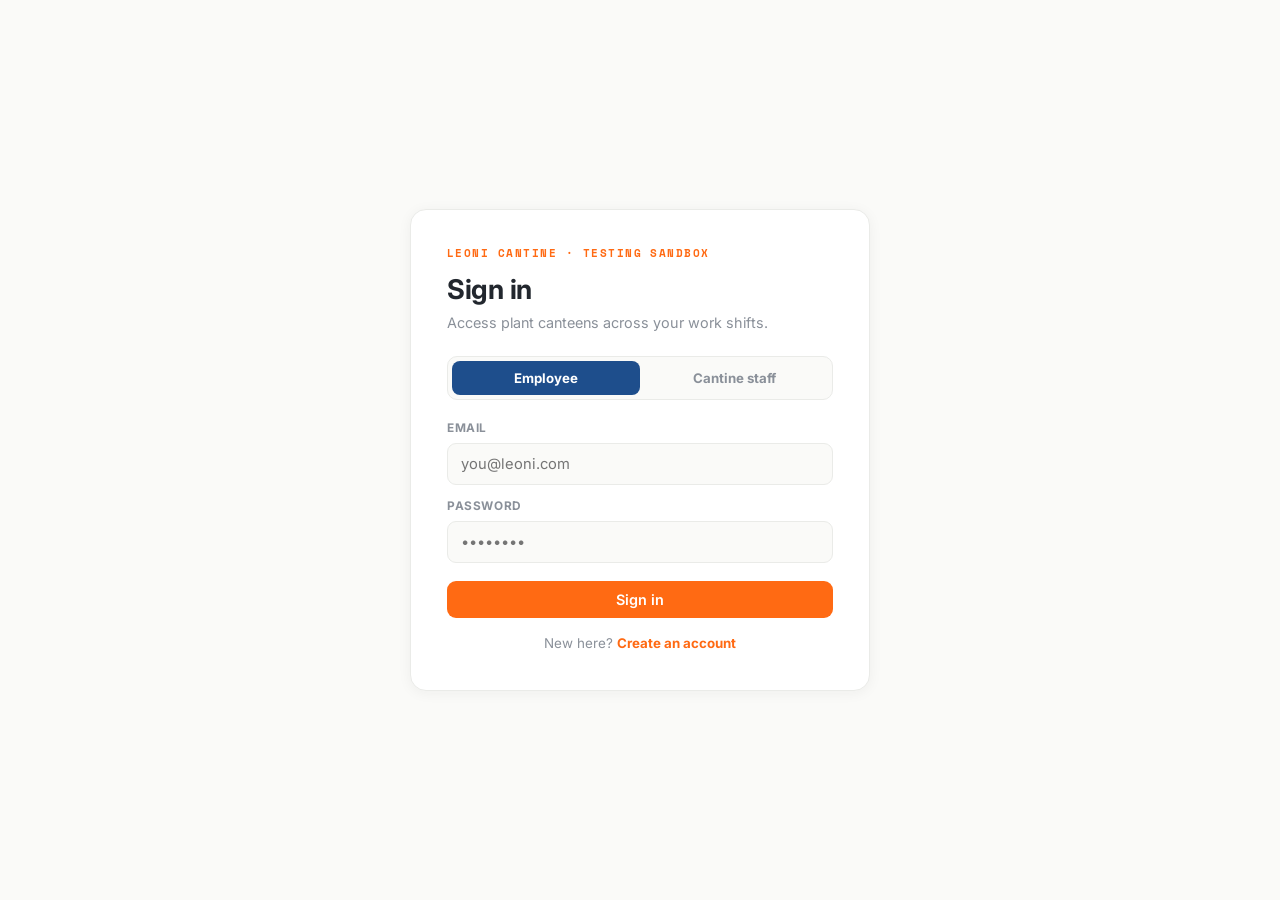
==== Cantine Leoni.html @ a5154589 "Add files via upload" ====
<!DOCTYPE html>
<html lang="en">
<head>
<meta charset="UTF-8">
<meta name="viewport" content="width=device-width, initial-scale=1.0">
<title>Leoni Cantine — Market Testing Hub</title>
<link rel="preconnect" href="https://fonts.googleapis.com">
<link href="https://fonts.googleapis.com/css2?family=Inter:wght@400;500;600;700;800&family=Space+Mono:wght@400;700&display=swap" rel="stylesheet">
<style>
  :root{
    --bg:#FAFAF8;
    --paper:#FFFFFF;
    --ink:#22272E;
    --muted:#8A9099;
    --line:#EAEBE8;
    --orange:#FF6A13;
    --orange-soft:#FFEDE0;
    --blue:#1E4E8C;
    --blue-soft:#E7EFF8;
    --green-soft:#E6F2E6;
    --green:#3F7D44;
    --radius:12px;
    --shadow: 0 2px 14px rgba(34,39,46,0.05);
  }
  *{box-sizing:border-box; margin:0; padding:0;}
  body{
    font-family:'Inter', sans-serif;
    background:var(--bg);
    color:var(--ink);
    min-height:100vh;
    -webkit-font-smoothing:antialiased;
    line-height:1.45;
  }
  h1,h2,h3,h4{font-weight:700; letter-spacing:-0.01em; color:var(--ink);}
  .mono{font-family:'Space Mono', monospace;}
  .hidden{display:none !important;}
  button{font-family:inherit; cursor:pointer;}
  a{color:inherit;}

  /* ---------- Top bar ---------- */
  .topbar{
    display:flex; align-items:center; justify-content:space-between;
    padding:16px 28px;
    background:var(--paper);
    border-bottom:1px solid var(--line);
    position:sticky; top:0; z-index:50;
  }
  .brand{
    display:flex; align-items:center; gap:8px;
    font-weight:800; font-size:1.15rem; letter-spacing:-0.01em;
  }
  .brand .dot{
    width:10px; height:10px; border-radius:50%;
    background: var(--orange);
    display:inline-block;
  }
  .brand .tag{
    font-family:'Space Mono', monospace; font-size:0.6rem; font-weight:700;
    color:var(--blue); border:1px solid var(--blue-soft); background:var(--blue-soft);
    padding:3px 7px; border-radius:6px; letter-spacing:0.06em; margin-left:4px;
  }
  .topbar-right{display:flex; align-items:center; gap:14px; font-size:0.88rem;}
  .topbar-right .who{color:var(--muted); font-size:0.82rem;}
  .btn{
    border:none; border-radius:9px; padding:10px 18px;
    font-weight:600; font-size:0.9rem;
    transition: transform .12s ease, box-shadow .12s ease, background .15s ease, border-color .15s ease;
    display: inline-flex; align-items: center; justify-content: center; gap: 6px;
  }
  .btn:active{transform:translateY(1px);}
  .btn-primary{background:var(--orange); color:#fff;}
  .btn-primary:hover{background:#E65E0E;}
  .btn-ghost{background:transparent; color:var(--ink); border:1px solid var(--line);}
  .btn-ghost:hover{border-color:var(--muted);}
  .btn-outline{background:var(--paper); color:var(--ink); border:1.5px solid var(--line);}
  .btn-outline:hover{border-color:var(--blue);}
  .btn-small{padding:6px 12px; font-size:0.8rem; border-radius:8px;}
  .btn-danger{background:#fff; color:#B23A2E; border:1.5px solid #F1D8D2;}
  .btn-danger:hover{background:#FBEAE6;}
  .btn:disabled{opacity:0.4; cursor:not-allowed;}

  /* ---------- Layout ---------- */
  .page{max-width:1180px; margin:0 auto; padding:28px 24px 80px;}
  .auth-page{
    min-height:100vh; display:flex; align-items:center; justify-content:center;
    background: var(--bg);
    padding:24px;
  }

  /* ---------- Loader Overlay ---------- */
  .app-loader{
    position: fixed; inset: 0; background: rgba(250,250,248,0.85);
    display: flex; flex-direction: column; align-items: center; justify-content: center;
    z-index: 2000; gap: 12px; font-size: 0.9rem; font-weight: 600; color: var(--blue);
  }
  .spinner {
    width: 32px; height: 32px; border: 3px solid var(--line);
    border-top-color: var(--blue); border-radius: 50%;
    animation: spin 0.8s linear infinite;
  }
  @keyframes spin { to { transform: rotate(360deg); } }

  /* ---------- Auth card ---------- */
  .auth-card{
    background:var(--paper); border-radius:16px; padding:36px;
    width:100%; max-width:460px;
    border:1px solid var(--line);
    box-shadow: var(--shadow);
  }
  .auth-header{margin-bottom:22px;}
  .auth-header .eyebrow{
    font-family:'Space Mono', monospace; font-size:0.66rem; letter-spacing:0.14em;
    text-transform:uppercase; color:var(--orange); font-weight:700; margin-bottom:8px;
  }
  .auth-header h1{font-size:1.7rem; margin-bottom:4px;}
  .auth-header p{color:var(--muted); font-size:0.9rem;}

  .role-toggle{
    display:flex; background:var(--bg); border-radius:10px; padding:4px;
    margin-bottom:20px; border:1px solid var(--line);
  }
  .role-toggle button{
    flex:1; border:none; background:transparent; padding:9px 8px;
    border-radius:8px; font-weight:700; font-size:0.83rem; color:var(--muted);
    transition: all .15s ease;
  }
  .role-toggle button.active{background:var(--blue); color:#fff;}

  .field{margin-bottom:13px;}
  .field label{
    display:block; font-size:0.74rem; font-weight:700; margin-bottom:6px;
    color:var(--muted); text-transform:uppercase; letter-spacing:0.05em;
  }
  .field input, .field select{
    width:100%; padding:11px 13px; border-radius:9px;
    border:1.5px solid var(--line); font-size:0.92rem;
    font-family:inherit; background:var(--bg); color:var(--ink);
    transition: border-color .15s ease;
  }
  .field input:focus, .field select:focus{outline:none; border-color:var(--blue); background:var(--paper);}
  .field-grid2{display:grid; grid-template-columns:1fr 1fr; gap:10px;}

  .auth-actions{margin-top:18px; display:flex; flex-direction:column; gap:10px;}
  .auth-switch{margin-top:16px; text-align:center; font-size:0.84rem; color:var(--muted);}
  .auth-switch button{background:none; border:none; color:var(--orange); font-weight:700; padding:0;}
  .auth-error{
    background:#FBEAE6; color:#B23A2E; padding:10px 14px; border-radius:8px;
    font-size:0.84rem; margin-bottom:12px;
  }

  /* ---------- Section headers ---------- */
  .section-head{
    display:flex; align-items:baseline; justify-content:space-between;
    margin-bottom:18px; gap:16px; flex-wrap:wrap;
  }
  .section-head h2{font-size:1.35rem;}
  .eyebrow-label{
    font-family:'Space Mono', monospace; font-size:0.66rem; letter-spacing:0.14em;
    text-transform:uppercase; color:var(--orange); font-weight:700; margin-bottom:4px;
  }

  /* ---------- Day tabs ---------- */
  .day-tabs{
    display:flex; gap:8px; overflow-x:auto; padding-bottom:4px; margin-bottom:20px;
    -ms-overflow-style:none; scrollbar-width:none;
  }
  .day-tabs::-webkit-scrollbar{display:none;}
  .day-tab{
    flex:0 0 auto; background:var(--paper); border:1.5px solid var(--line);
    border-radius:24px; padding:9px 16px; font-weight:600; font-size:0.83rem;
    color:var(--muted); transition:all .15s ease; white-space:nowrap;
  }
  .day-tab .d{display:block; font-size:0.64rem; font-family:'Space Mono',monospace; font-weight:400; letter-spacing:0.08em; text-transform:uppercase; opacity:0.7;}
  .day-tab.active{background:var(--blue); color:#fff; border-color:var(--blue);}
  .day-tab.past{opacity:0.35; cursor:not-allowed;}

  /* ---------- Layout Elements ---------- */
  .menu-layout{display:grid; grid-template-columns:1fr 360px; gap:24px; align-items:start;}
  @media (max-width:920px){ .menu-layout{grid-template-columns:1fr;} }

  .category-block{margin-bottom:28px;}
  .category-title{
    display:flex; align-items:center; gap:10px; margin-bottom:12px;
    font-size:0.95rem; font-weight:700; color:var(--ink);
  }
  .category-title .count{
    font-family:'Space Mono',monospace; font-size:0.7rem; color:var(--muted); font-weight:400;
  }
  .category-line{flex:1; height:1px; background:var(--line);}

  .item-grid{display:grid; grid-template-columns:repeat(auto-fill, minmax(240px,1fr)); gap:12px;}
  .item-card{
    background:var(--paper); border:1.5px solid var(--line); border-radius:var(--radius);
    padding:14px; display:flex; flex-direction:column; gap:6px;
    transition: border-color .15s ease;
  }
  .item-card:hover{border-color:#D9DCD6;}
  .item-card .top-row{display:flex; justify-content:space-between; align-items:flex-start; gap:8px;}
  .item-card h4{font-size:0.95rem; line-height:1.25; font-weight:600;}
  .item-card .desc{font-size:0.8rem; color:var(--muted); line-height:1.4; flex:1;}
  .item-card .price{font-family:'Space Mono', monospace; font-weight:700; color:var(--blue); font-size:0.9rem;}
  .badge{
    font-family:'Space Mono', monospace; font-size:0.6rem; font-weight:700;
    text-transform:uppercase; letter-spacing:0.07em; padding:3px 7px; border-radius:6px;
    white-space:nowrap;
  }
  .badge.offer{background:var(--orange-soft); color:var(--orange);}
  .badge.out{background:var(--line); color:var(--muted);}
  .item-card .bottom-row{display:flex; justify-content:space-between; align-items:center; margin-top:auto;}
  .qty-control{display:flex; align-items:center; gap:8px;}
  .qty-control button{
    width:28px; height:28px; border-radius:7px; border:1.5px solid var(--line);
    background:var(--bg); font-size:1rem; font-weight:700; line-height:1; color:var(--ink);
    display:flex; align-items:center; justify-content:center;
  }
  .qty-control button:hover{border-color:var(--blue);}
  .qty-control .qty{min-width:16px; text-align:center; font-weight:700; font-family:'Space Mono',monospace; font-size:0.85rem;}
  .add-btn{
    background:var(--blue); color:#fff; border:none; border-radius:7px;
    padding:7px 13px; font-weight:600; font-size:0.78rem;
  }
  .add-btn:hover{background:#173e6e;}

  /* ---------- Cart / ticket ---------- */
  .ticket{
    background:var(--paper); border-radius:var(--radius); border:1.5px solid var(--line);
    padding:20px; position:sticky; top:90px;
  }
  .ticket h3{font-size:1rem; margin-bottom:2px;}
  .ticket .ticket-sub{font-size:0.78rem; color:var(--muted); margin-bottom:14px;}
  .cart-line{
    display:flex; justify-content:space-between; gap:10px; font-size:0.86rem; margin-bottom:10px;
    align-items:flex-start;
  }
  .cart-line .name{flex:1;}
  .cart-line .name small{display:block; color:var(--muted); font-size:0.72rem;}
  .cart-line .amt{font-family:'Space Mono',monospace; font-weight:700; white-space:nowrap; text-align:right;}
  .cart-empty{font-size:0.84rem; color:var(--muted); padding:8px 0;}
  .cart-divider{border-top:1px solid var(--line); margin:14px 0;}
  .cart-row{display:flex; justify-content:space-between; font-size:0.86rem; margin-bottom:6px; color:var(--muted);}
  .cart-total{
    display:flex; justify-content:space-between; font-weight:800; font-size:1.05rem;
    padding-top:10px; font-family:'Space Mono',monospace;
  }
  .remove-x{background:none; border:none; color:var(--orange); font-size:0.72rem; font-weight:700; padding:0 0 0 8px;}

  .pickup-box{margin-top:16px;}
  .pickup-box label{display:block; font-size:0.74rem; font-weight:700; margin-bottom:6px; color:var(--muted); text-transform:uppercase; letter-spacing:0.05em;}
  .pickup-row{display:flex; flex-direction:column; gap:8px;}
  .pickup-row select{width:100%; padding:10px; border-radius:9px; border:1.5px solid var(--line); background:var(--bg); font-family:inherit; color:var(--ink);}
  .deadline-note{font-size:0.76rem; color:var(--muted); margin-top:8px; font-weight:500;}
  .deadline-note.warn{color:var(--orange);}

  .delivery-toggle{
    margin-top:14px; display:flex; align-items:center; justify-content:space-between;
    padding:10px 12px; border:1.5px solid var(--line); border-radius:9px; background:var(--bg);
  }
  .delivery-toggle label{font-size:0.85rem; font-weight:600; cursor:pointer;}
  .delivery-toggle .fee{font-size:0.76rem; color:var(--muted); font-family:'Space Mono',monospace;}
  .switch{position:relative; width:38px; height:22px; flex-shrink:0;}
  .switch input{opacity:0; width:0; height:0;}
  .switch .slider{position:absolute; cursor:pointer; inset:0; background:var(--line); border-radius:22px; transition:.2s;}
  .switch .slider::before{content:""; position:absolute; height:16px; width:16px; left:3px; bottom:3px; background:#fff; border-radius:50%; transition:.2s;}
  .switch input:checked + .slider{background:var(--blue);}
  .switch input:checked + .slider::before{transform:translateX(16px);}
  .office-field{margin-top:10px;}
  .office-field input{width:100%; padding:10px 12px; border-radius:9px; border:1.5px solid var(--line); background:var(--bg); font-family:inherit; font-size:0.86rem; color:var(--ink);}

  /* ---------- Tables ---------- */
  .table-wrap{background:var(--paper); border-radius:var(--radius); border:1.5px solid var(--line); overflow:hidden;}
  table{width:100%; border-collapse:collapse; font-size:0.86rem;}
  th, td{padding:11px 16px; text-align:left; border-bottom:1px solid var(--line);}
  th{font-family:'Space Mono',monospace; font-size:0.66rem; text-transform:uppercase; letter-spacing:0.08em; color:var(--muted); font-weight:700; background:var(--bg);}
  tr:last-child td{border-bottom:none;}
  .status-pill{
    font-family:'Space Mono',monospace; font-size:0.64rem; font-weight:700; text-transform:uppercase;
    letter-spacing:0.06em; padding:4px 9px; border-radius:20px; display:inline-block;
  }
  .status-pending{background:var(--orange-soft); color:var(--orange);}
  .status-confirmed{background:var(--blue-soft); color:var(--blue);}
  .status-ready{background:var(--green-soft); color:var(--green);}
  .status-completed{background:var(--line); color:var(--muted);}
  .status-cancelled{background:#F6D8D2; color:#a33;}

  /* ---------- Panels ---------- */
  .panel{background:var(--paper); border-radius:var(--radius); border:1.5px solid var(--line); padding:22px; margin-bottom:22px;}
  .grid-2{display:grid; grid-template-columns:1fr 1fr; gap:14px;}
  @media (max-width:600px){ .grid-2{grid-template-columns:1fr;} }
  .form-row{margin-bottom:12px;}
  .form-row label{display:block; font-size:0.74rem; font-weight:700; margin-bottom:6px; color:var(--muted); text-transform:uppercase; letter-spacing:0.05em;}
  .form-row input, .form-row select, .form-row textarea{width:100%; padding:10px 12px; border-radius:9px; border:1.5px solid var(--line); font-family:inherit; font-size:0.88rem; background:var(--bg); color:var(--ink);}
  .form-row textarea{resize:vertical; min-height:56px;}
  .checkbox-row{display:flex; align-items:center; gap:8px; margin-bottom:12px;}

  .menu-item-row{display:flex; align-items:center; gap:12px; padding:12px 0; border-bottom:1px solid var(--line);}
  .menu-item-row:last-child{border-bottom:none;}
  .menu-item-row .mi-info{flex:1;}
  .menu-item-row .mi-info h4{font-size:0.92rem; margin-bottom:2px; font-weight:600;}
  .menu-item-row .mi-info p{font-size:0.78rem; color:var(--muted);}
  .menu-item-row .mi-price{font-family:'Space Mono',monospace; font-weight:700; min-width:60px; text-align:right; font-size:0.88rem;}
  .empty-state{text-align:center; padding:46px 20px; color:var(--muted);}
  .empty-state h3{color:var(--ink); margin-bottom:8px; font-size:1.05rem;}

  .toast{
    position:fixed; bottom:24px; right:24px; background:var(--ink); color:#fff;
    padding:14px 22px; border-radius:10px; font-size:0.88rem; font-weight:600;
    box-shadow:0 8px 24px rgba(0,0,0,0.15); z-index:200;
    opacity:0; transform:translateY(12px); transition:all .25s ease; pointer-events:none;
  }
  .toast.show{opacity:1; transform:translateY(0);}

  .modal-overlay{position:fixed; inset:0; background:rgba(34,39,46,0.4); display:flex; align-items:center; justify-content:center; z-index:300; padding:20px;}
  .modal{background:var(--paper); border-radius:14px; padding:26px; max-width:480px; width:100%; max-height:88vh; overflow-y:auto; border:1px solid var(--line);}
  .modal h3{margin-bottom:16px;}
  .modal-actions{display:flex; gap:10px; justify-content:flex-end; margin-top:18px;}

  .pay-card{border:1.5px solid var(--line); border-radius:10px; padding:14px; margin-bottom:10px; display:flex; align-items:center; gap:12px; cursor:pointer;}
  .pay-card.selected{border-color:var(--blue); background:var(--blue-soft);}
  .pay-card .pay-icon{width:36px; height:36px; border-radius:8px; background:var(--bg); display:flex; align-items:center; justify-content:center; font-size:1.05rem;}
  .pay-card.selected .pay-icon{background:var(--blue); color:#fff;}
  .small-muted{font-size:0.8rem; color:var(--muted); line-height:1.5;}

  .top-link{background:none; border:none; color:var(--muted); font-weight:600; font-size:0.88rem; border-bottom:2px solid transparent; padding:4px 0; margin-right:12px;}
  .top-link.active{color:var(--ink); border-bottom-color:var(--orange);}

  .order-number-box{text-align:center; padding:28px 20px; background:var(--blue-soft); border-radius:12px; margin-bottom:18px;}
  .order-number-box .lbl{font-size:0.72rem; text-transform:uppercase; letter-spacing:0.12em; color:var(--blue); font-weight:700; margin-bottom:8px;}
  .order-number-box .num{font-family:'Space Mono',monospace; font-size:2.1rem; font-weight:700; color:var(--blue); letter-spacing:0.05em;}
  .order-num-pill{font-family:'Space Mono',monospace; font-weight:700; font-size:0.8rem; color:var(--blue); background:var(--blue-soft); padding:2px 8px; border-radius:6px;}
</style>
</head>
<body>

<div id="appLoader" class="app-loader hidden">
  <div class="spinner"></div>
  <div id="loaderText">Synchronizing Database...</div>
</div>

<div id="authPage" class="auth-page">
  <div class="auth-card">
    <div class="auth-header">
      <div class="eyebrow">Leoni Cantine · Testing Sandbox</div>
      <h1 id="authTitle">Sign in</h1>
      <p id="authSubtitle">Access plant canteens across your work shifts.</p>
    </div>

    <div class="role-toggle">
      <button id="roleEmployeeBtn" class="active" onclick="setAuthRole('employee')">Employee</button>
      <button id="roleCantineBtn" onclick="setAuthRole('cantine')">Cantine staff</button>
    </div>

    <div id="authError" class="auth-error hidden"></div>

    <div id="loginFields">
      <div class="field">
        <label>Email</label>
        <input type="email" id="loginEmail" placeholder="you@leoni.com">
      </div>
      <div class="field">
        <label>Password</label>
        <input type="password" id="loginPassword" placeholder="••••••••">
      </div>
    </div>

    <div id="signupFields" class="hidden">
      <div class="field-grid2">
        <div class="field">
          <label>First name</label>
          <input type="text" id="signupFirstName" placeholder="Ameur">
        </div>
        <div class="field">
          <label>Last name</label>
          <input type="text" id="signupLastName" placeholder="Ben Salah">
        </div>
      </div>
      <div class="field">
        <label>Email</label>
        <input type="email" id="signupEmail" placeholder="you@leoni.com">
      </div>
      <div class="field">
        <label>Password</label>
        <input type="password" id="signupPassword" placeholder="Choose password">
      </div>

      <div id="employeeSignupFields">
        <div class="field-grid2">
          <div class="field">
            <label>Leoni ID</label>
            <input type="text" id="signupLeoniId" placeholder="104523">
          </div>
          <div class="field">
            <label>Position</label>
            <input type="text" id="signupPosition" placeholder="Automation Engineer">
          </div>
        </div>
        <div class="field">
          <label>Plant Workspace</label>
          <select id="signupPlant" onchange="onSignupPlantChange()"></select>
        </div>
        <div class="field">
          <label>Assigned Default Canteen</label>
          <select id="signupEmployeeCanteen"></select>
        </div>
        <div class="field">
          <label>Office / workshop location</label>
          <input type="text" id="signupOffice" placeholder="Building A, Office 214">
        </div>
      </div>

      <div class="field hidden" id="signupCantineField">
        <label>Cantine you manage</label>
        <select id="signupCantine"></select>
      </div>
    </div>

    <div class="auth-actions">
      <button class="btn btn-primary" id="authSubmitBtn" onclick="handleAuthSubmit()">Sign in</button>
    </div>

    <div class="auth-switch">
      <span id="authSwitchText">New here?</span>
      <button id="authSwitchBtn" onclick="toggleAuthMode()">Create an account</button>
    </div>
  </div>
</div>

<div id="employeeApp" class="hidden">
  <div class="topbar">
    <div class="brand"><span class="dot"></span>Leoni Cantine <span class="tag">EMPLOYEE</span></div>
    <div class="topbar-right">
      <button class="top-link active" data-emp-view="menu" onclick="switchEmployeeView('menu')">Counter</button>
      <button class="top-link" data-emp-view="orders" onclick="switchEmployeeView('orders')">My Orders</button>
      <span class="who" id="empWho"></span>
      <button class="btn btn-ghost btn-small" onclick="logout()">Sign out</button>
    </div>
  </div>

  <div class="page">
    <div id="empMenuView">
      <div class="section-head">
        <div>
          <div class="eyebrow-label" id="empPlantLabel"></div>
          <h2>Today's Counter Lines</h2>
        </div>
        <div style="display: flex; align-items: center; gap: 8px;">
          <label style="font-size: 0.8rem; font-weight: 700; color: var(--muted); text-transform: uppercase;">Dining Hall:</label>
          <select id="empCanteenSelect" onchange="onEmpCanteenChange()" style="padding: 6px 12px; border-radius: 8px; border: 1.5px solid var(--line); font-size: 0.85rem; font-weight: 600; background: var(--paper); color: var(--ink);"></select>
        </div>
      </div>

      <div class="day-tabs" id="empDayTabs"></div>

      <div class="menu-layout">
        <div id="empCategories"></div>
        <div>
          <div class="ticket">
            <h3>Your Meal Tray</h3>
            <div class="ticket-sub" id="ticketDayLabel"></div>
            <div id="cartLines"></div>

            <div class="cart-divider"></div>
            <div class="cart-row" id="cartSubtotalRow"><span>Subtotal</span><span class="mono">0.00 DT</span></div>
            <div class="cart-row hidden" id="cartDeliveryRow"><span>Office Delivery</span><span class="mono">+2.00 DT</span></div>
            <div class="cart-total"><span>Total</span><span id="cartTotal">0.00 DT</span></div>

            <div class="pickup-box">
              <label>Scheduling Logistics</label>
              <div class="pickup-row">
                <select id="pickupDaySelect" onchange="onPickupDateChange()"></select>
                <select id="pickupTimeSelect" onchange="renderCart()"></select>
              </div>
              <div class="deadline-note" id="deadlineNote"></div>
            </div>

            <div class="delivery-toggle">
              <div>
                <label for="deliveryToggle">Deliver directly to my office</label>
                <div class="fee">+2.00 DT logistics fee</div>
              </div>
              <div class="switch">
                <input type="checkbox" id="deliveryToggle" onchange="onDeliveryToggle()">
                <span class="slider"></span>
              </div>
            </div>
            <div class="office-field hidden" id="officeFieldWrap">
              <input type="text" id="officeOverride" placeholder="Confirm floor/office location text">
            </div>

            <div style="margin-top:16px;">
              <button class="btn btn-primary" style="width:100%;" id="checkoutBtn" onclick="openCheckout()">Checkout &amp; Pay</button>
            </div>
          </div>
        </div>
      </div>
    </div>

    <div id="empOrdersView" class="hidden">
      <div class="section-head">
        <div>
          <div class="eyebrow-label">Order History Log</div>
          <h2>My Real-time Orders</h2>
        </div>
      </div>
      <div id="empOrdersList"></div>
    </div>
  </div>
</div>

<div id="cantineApp" class="hidden">
  <div class="topbar">
    <div class="brand"><span class="dot"></span>Leoni Cantine <span class="tag">KITCHEN</span></div>
    <div class="topbar-right">
      <button class="top-link active" data-can-view="menu" onclick="switchCantineView('menu')">Manage Stock</button>
      <button class="top-link" data-can-view="orders" onclick="switchCantineView('orders')">Live Queue</button>
      <span class="who" id="canWho"></span>
      <button class="btn btn-ghost btn-small" onclick="logout()">Sign out</button>
    </div>
  </div>

  <div class="page">
    <div id="canMenuView">
      <div class="section-head">
        <div>
          <div class="eyebrow-label" id="canPlantLabel"></div>
          <h2>Counter Control Dashboard</h2>
        </div>
        <button class="btn btn-primary btn-small" onclick="openItemModal()">+ Stock New Item</button>
      </div>

      <div class="day-tabs" id="canDayTabs"></div>

      <div class="panel">
        <div id="canMenuList"></div>
      </div>
    </div>

    <div id="canOrdersView" class="hidden">
      <div class="section-head">
        <div>
          <div class="eyebrow-label">Live Spreadsheet Flow</div>
          <h2>Production Queue Intake</h2>
        </div>
      </div>
      <div class="table-wrap">
        <table>
          <thead>
            <tr><th>Order #</th><th>Employee</th><th>Day</th><th>Fulfillment target</th><th>Items Lineup</th><th>Delivery</th><th>Total Billing</th><th>Status</th><th>Actions Engine</th></tr>
          </thead>
          <tbody id="canOrdersBody"></tbody>
        </table>
      </div>
    </div>
  </div>
</div>

<div id="checkoutModal" class="modal-overlay hidden">
  <div class="modal">
    <h3>Secure Portal Gateway</h3>
    <div id="checkoutSummary" class="small-muted" style="margin-bottom:14px;"></div>
    
    <label style="font-size:0.74rem; font-weight:700; color:var(--muted); text-transform:uppercase; margin-bottom:8px; display:block;">Payment Gateway</label>
    <div class="pay-card selected" data-pay="card" onclick="selectPayMethod(this)">
      <div class="pay-icon">💳</div>
      <div><strong>Corporate/Personal Cards</strong><div class="small-muted">Visa, Mastercard, e-Dinar corporate channels</div></div>
    </div>
    <div class="pay-card" data-pay="wallet" onclick="selectPayMethod(this)">
      <div class="pay-icon">📱</div>
      <div><strong>Mobile API Rails</strong><div class="small-muted">D17 Sandbox, Flouci Network</div></div>
    </div>

    <div id="cardFields" style="margin-top:14px;">
      <div class="form-row"><label>Card Primary Account Number</label><input type="text" placeholder="4242 4242 4242 4242"></div>
      <div class="grid-2">
        <div class="form-row"><label>Expiry</label><input type="text" placeholder="MM/YY"></div>
        <div class="form-row"><label>CVC Security</label><input type="text" placeholder="123"></div>
      </div>
    </div>
    <div class="modal-actions">
      <button class="btn btn-outline" onclick="closeModal('checkoutModal')">Abort</button>
      <button class="btn btn-primary" onclick="confirmPayment()" id="payButton">Execute Billing &amp; Submit</button>
    </div>
  </div>
</div>

<div id="confirmModal" class="modal-overlay hidden">
  <div class="modal">
    <h3>Transaction Verified &amp; Saved</h3>
    <div class="order-number-box">
      <div class="lbl">Production Queue Token</div>
      <div class="num" id="confirmOrderNumber"></div>
      <div class="hint">This exact row is dropped straight into the kitchen monitoring spreadsheet line tracking sheets.</div>
    </div>
    <div id="confirmSummary" class="small-muted"></div>
    <div class="modal-actions">
      <button class="btn btn-primary" onclick="closeModal('confirmModal')">Return to Workspace</button>
    </div>
  </div>
</div>

<div id="itemModal" class="modal-overlay hidden">
  <div class="modal">
    <h3 id="itemModalTitle">Stock Control Sheet Row</h3>
    <input type="hidden" id="itemEditId">
    <div class="form-row">
      <label>Operational Weekday Index</label>
      <select id="itemDay"></select>
    </div>
    <div class="form-row">
      <label>Product Title Name</label>
      <input type="text" id="itemName" placeholder="e.g., Artisanal Gelato Cup">
    </div>
    <div class="form-row">
      <label>Menu Descriptor Text</label>
      <textarea id="itemDesc" placeholder="e.g., Boutique line item details..."></textarea>
    </div>
    <div class="grid-2">
      <div class="form-row">
        <label>Unit Valuation Price (DT)</label>
        <input type="number" id="itemPrice" min="0" step="0.1">
      </div>
      <div class="form-row">
        <label>Category Sorting Group</label>
        <select id="itemCategory">
          <option value="main">Main plates</option>
          <option value="salad">Salads &amp; soups</option>
          <option value="drink">Drinks &amp; water</option>
          <option value="snack">Snacks &amp; biscuits</option>
          <option value="coffee">Coffee &amp; hot drinks</option>
          <option value="dessert">Desserts / Boutique Lines</option>
        </select>
      </div>
    </div>
    <div class="checkbox-row">
      <input type="checkbox" id="itemOffer">
      <label for="itemOffer" style="font-weight:600; font-size:0.85rem;">Inject as Daily Boutique Special Offer</label>
    </div>
    <div class="checkbox-row">
      <input type="checkbox" id="itemAvailable" checked>
      <label for="itemAvailable" style="font-weight:600; font-size:0.85rem;">Visibility State (Active inside live arrays)</label>
    </div>
    <div class="modal-actions">
      <button class="btn btn-outline" onclick="closeModal('itemModal')">Dismiss</button>
      <button class="btn btn-primary" onclick="saveMenuItem()">Commit to Storage Row</button>
    </div>
  </div>
</div>

<div class="toast" id="toast"></div>

<script>
/**
 * LEONI CANTINE — GOOGLE SPREADSHEET BACKEND RELATIONAL ENGINE
 * Configured explicitly to read/write columns asynchronously into Apps Script lines.
 */

// Paste your Google Apps Script Deployment URL here
const API_URL = "https://script.google.com/macros/s/AKfycbw0pZ7-fDscq4Y8Kx8qO1T1rM82Rj0wT1H2A2X_ABC123/exec"; 

const DAYS = ['Monday','Tuesday','Wednesday','Thursday','Friday','Saturday','Sunday'];
const CATEGORIES = [
  { id:'main',    label:'Main plates' },
  { id:'salad',   label:'Salads & soups' },
  { id:'drink',   label:'Drinks & water' },
  { id:'snack',   label:'Snacks & biscuits' },
  { id:'coffee',  label:'Coffee & hot drinks' },
  { id:'dessert', label:'Desserts & Boutique Specials' }
];
const DELIVERY_FEE = 2.0;

// Hardcoded relational definitions for operational scaling
const PLANTS = [
  { id:'LTN1', name:'LTN1 — Mateur Plant', canteens: [{id:'LTN1-A', name:'Building A Main Counter'}] },
  { id:'LTN2', name:'LTN2 — Mateur 2 Plant', canteens: [{id:'LTN2-C', name:'Building C Main Counter'}] },
  { id:'BIZ1', name:'BIZ1 — Bizerte Plant', canteens: [{id:'BIZ1-G', name:'Ground Floor Dining'}] },
  { id:'MGD1', name:'MGD1 — Megrine Plant', canteens: [{id:'MGD1-L', name:'Logistics Dining Hub'}] },
  { id:'LTN3', name:'LTN3 — Mateur 3 Plant', canteens: [
      {id:'LTN3-A', name:'Cantine A (Boutique & Ice Creams)'},
      {id:'LTN3-B', name:'Cantine B (Standard Hot Plates)'}
    ]
  }
];

// In-Memory Relational Database State Engine
let STATE = {
  users: [],
  menus: [],
  purchases: []
};

let session = JSON.parse(sessionStorage.getItem('leoniSession') || 'null');
let authMode = 'login';
let authRole = 'employee';

let cart = [];
let empSelectedDay = currentDayName();
let empPlant = null;
let empCanteenId = null;
let deliverToOffice = false;

let canSelectedDay = currentDayName();
let canCanteenId = null;

/* ------ NETWORK WRAPPER CONTROLLERS ------ */
function showLoader(txt) {
  document.getElementById('loaderText').textContent = txt || "Synchronizing data layers...";
  document.getElementById('appLoader').classList.remove('hidden');
}
function hideLoader() {
  document.getElementById('appLoader').classList.add('hidden');
}

/**
 * Optimistic Engine Interface Module
 * Pulls all synchronized data structures at once via custom Apps Script action grouping
 */
async function syncDatabaseState() {
  if (!API_URL || API_URL.includes("ABC123")) {
    console.warn("Spreadsheet Endpoint token missing. Activating emergency local database engine mock values.");
    loadMockSandboxEngine();
    return;
  }
  
  try {
    showLoader("Pulling database sheets rows...");
    const resp = await fetch(`${API_URL}?action=getAllTables`, {
      method: "GET",
      redirect: "follow"
    });
    const result = await resp.json();
    if(result && result.status === "success") {
      STATE.users = result.tables.users || [];
      STATE.menus = result.tables.menus || [];
      STATE.purchases = result.tables.purchases || [];
      console.log("Database synchronization complete:", STATE);
    }
  } catch (err) {
    console.error("Network IO initialization failure. Reverting to sandbox.", err);
    loadMockSandboxEngine();
  } finally {
    hideLoader();
  }
}

async function writeToSpreadsheetRow(sheetName, actionType, dataPayload) {
  if (!API_URL || API_URL.includes("ABC123")) {
    executeOptimisticFallback(sheetName, actionType, dataPayload);
    return { status: "success", mock: true };
  }

  try {
    showLoader("Writing entry into remote cell row...");
    const payload = {
      action: actionType,
      sheet: sheetName,
      rowData: dataPayload
    };

    const resp = await fetch(API_URL, {
      method: "POST",
      redirect: "follow",
      headers: { "Content-Type": "application/json" },
      body: JSON.stringify(payload)
    });
    return await resp.json();
  } catch (err) {
    console.warn("Pipeline redirection intercept active. Running local cache validation state optimization engine.", err);
    executeOptimisticFallback(sheetName, actionType, dataPayload);
    return { status: "success", mock: true };
  } finally {
    hideLoader();
  }
}

/* ------ FALLBACK DEVELOPMENT CONFIGURATIONS ------ */
function loadMockSandboxEngine() {
  if(STATE.users.length > 0) return; 
  STATE.users = [
    { id:'u1', role:'employee', firstName:'Ameur', lastName:'Ben Salah', email:'alice@leoni.com', password:'pass123', leoniId:'104521', position:'Automation Engineer', plant:'LTN3', canteenId:'LTN3-A', office:'Building A, Office 214' },
    { id:'u2', role:'cantine', firstName:'Kitchen Counter A', lastName:'Staff', email:'cantine.ltn1@leoni.com', password:'pass123', plant:'LTN3', canteenId:'LTN3-A' }
  ];
  
  // Construct a base menu profile array
  const mockDishes = [
    ['Couscous with lamb','Slow-cooked lamb couscous with seasonal vegetables', 9.0, 'main', false],
    ['Tunisian Salad Row','Fresh dicing configuration parameters', 2.5, 'salad', false],
    ['Mineral Water 0.5L','Refrigerated packs', 1.0, 'drink', false],
    ['Espresso Shot','Premium Italian alignment variables', 1.2, 'coffee', false]
  ];

  PLANTS.forEach(p => {
    p.canteens.forEach(c => {
      DAYS.slice(0,5).forEach(d => {
        mockDishes.forEach((md, i) => {
          STATE.menus.push({
            id: `${c.id}-${d}-${i}`, plantId: p.id, canteenId: c.id, day: d, name: md[0], desc: md[1], price: md[2], category: md[3], offer: md[4], available: true
          });
        });
        if(c.id === 'LTN3-A') {
          STATE.menus.push({ id: `${c.id}-${d}-ice1`, plantId: p.id, canteenId: c.id, day: d, name: 'Artisanal Italian Gelato Cup', desc: 'Vanilla and chocolate formulation metrics', price: 4.5, category: 'dessert', offer: true, available: true });
          STATE.menus.push({ id: `${c.id}-${d}-ice2`, plantId: p.id, canteenId: c.id, day: d, name: 'Boutique Ice Cream Multi-Pack', desc: 'Premium selection pack of 4 mini lines', price: 12.0, category: 'dessert', offer: false, available: true });
        }
      });
    });
  });
}

function executeOptimisticFallback(sheetName, actionType, dataPayload) {
  if(actionType === "insertRow") {
    STATE[sheetName === "purchases" ? "purchases" : sheetName].push(dataPayload);
  } else if (actionType === "updateRow") {
    const targetArr = STATE[sheetName === "purchases" ? "purchases" : sheetName];
    const idx = targetArr.findIndex(x => x.id === dataPayload.id);
    if(idx !== -1) targetArr[idx] = Object.assign(targetArr[idx], dataPayload);
  } else if (actionType === "deleteRow") {
    STATE[sheetName] = STATE[sheetName].filter(x => x.id !== dataPayload.id);
  }
}

/* ------ CORE APPLICATION INITIALIZATION AND LIFECYCLE CONTROLS ------ */
async function init(){
  populatePlantSelects();
  await syncDatabaseState();
  if(session){
    enterApp();
  } else {
    showAuth();
  }
}

function showToast(msg){
  const t = document.getElementById('toast');
  t.textContent = msg; t.classList.add('show');
  setTimeout(()=>t.classList.remove('show'), 2400);
}

function currentDayName(){
  const d = new Date();
  const idx = (d.getDay()+6)%7;
  return DAYS[idx] === 'Saturday' || DAYS[idx] === 'Sunday' ? 'Monday' : DAYS[idx];
}

/* ------ SECURITY CONTROLLER AUTHENTICATION ENGINE ------ */
function setAuthRole(role){
  authRole = role;
  document.getElementById('roleEmployeeBtn').classList.toggle('active', role==='employee');
  document.getElementById('roleCantineBtn').classList.toggle('active', role==='cantine');
  document.getElementById('employeeSignupFields').classList.toggle('hidden', role!=='employee');
  document.getElementById('signupCantineField').classList.toggle('hidden', role!=='cantine');
  document.getElementById('authError').classList.add('hidden');
}

function toggleAuthMode(){
  authMode = authMode==='login' ? 'signup' : 'login';
  const isSignup = authMode==='signup';
  document.getElementById('loginFields').classList.toggle('hidden', isSignup);
  document.getElementById('signupFields').classList.toggle('hidden', !isSignup);
  document.getElementById('authTitle').textContent = isSignup ? 'Create account mapping' : 'Sign in';
  document.getElementById('authSubmitBtn').textContent = isSignup ? 'Instantiate Data Row' : 'Sign in';
  document.getElementById('authSwitchText').textContent = isSignup ? 'Registered cell already exists?' : 'New here?';
  document.getElementById('authSwitchBtn').textContent = isSignup ? 'Sign in' : 'Create an account';
  document.getElementById('authError').classList.add('hidden');
  if(isSignup) { onSignupPlantChange(); }
}

function populatePlantSelects(){
  const pSel = document.getElementById('signupPlant'); pSel.innerHTML = '';
  PLANTS.forEach(p=>{
    const opt = document.createElement('option'); opt.value = p.id; opt.textContent = p.name; pSel.appendChild(opt);
  });
  const cSel = document.getElementById('signupCantine'); cSel.innerHTML = '';
  PLANTS.forEach(p=>{
    p.canteens.forEach(c => {
      const opt = document.createElement('option'); opt.value = `${p.id}|${c.id}`; opt.textContent = `${p.id} — ${c.name}`; cSel.appendChild(opt);
    });
  });
}

function onSignupPlantChange() {
  const pId = document.getElementById('signupPlant').value;
  const empCSel = document.getElementById('signupEmployeeCanteen'); empCSel.innerHTML = '';
  const plant = PLANTS.find(p => p.id === pId);
  if(plant) {
    plant.canteens.forEach(c => {
      const opt = document.createElement('option'); opt.value = c.id; opt.textContent = c.name; empCSel.appendChild(opt);
    });
  }
}

async function handleAuthSubmit(){
  document.getElementById('authError').classList.add('hidden');
  if(authMode==='login'){
    const email = document.getElementById('loginEmail').value.trim().toLowerCase();
    const pwd = document.getElementById
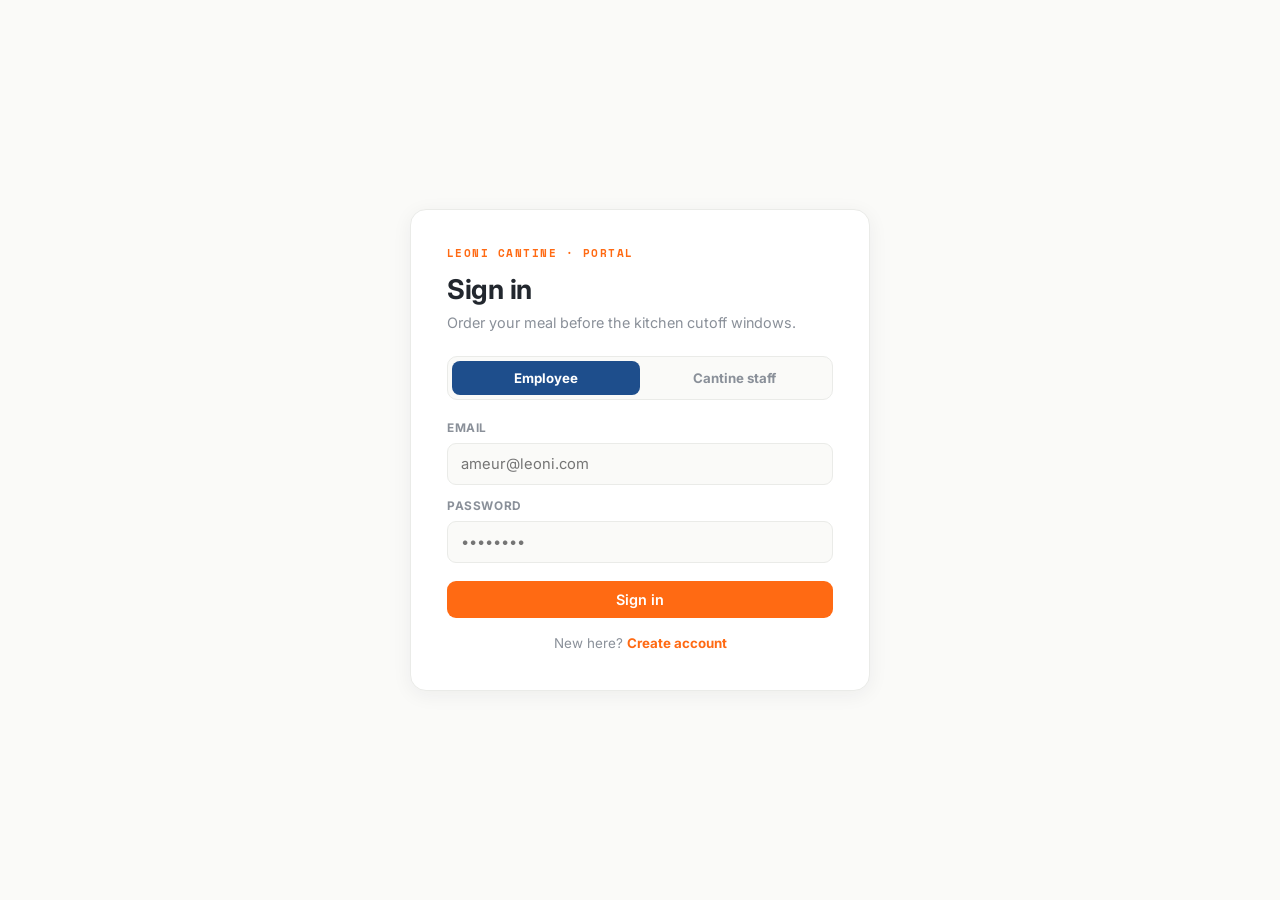
==== commit e70efc2d: "Update Cantine Leoni.html" ====
--- a/Cantine Leoni.html
+++ b/Cantine Leoni.html
@@ -3,345 +3,299 @@
 <head>
 <meta charset="UTF-8">
 <meta name="viewport" content="width=device-width, initial-scale=1.0">
-<title>Leoni Cantine — Market Testing Hub</title>
+<title>Leoni Cantine · Premium Pre-Ordering Portal</title>
 <link rel="preconnect" href="https://fonts.googleapis.com">
 <link href="https://fonts.googleapis.com/css2?family=Inter:wght@400;500;600;700;800&family=Space+Mono:wght@400;700&display=swap" rel="stylesheet">
 <style>
-  :root{
-    --bg:#FAFAF8;
-    --paper:#FFFFFF;
-    --ink:#22272E;
-    --muted:#8A9099;
-    --line:#EAEBE8;
-    --orange:#FF6A13;
-    --orange-soft:#FFEDE0;
-    --blue:#1E4E8C;
-    --blue-soft:#E7EFF8;
-    --green-soft:#E6F2E6;
-    --green:#3F7D44;
-    --radius:12px;
-    --shadow: 0 2px 14px rgba(34,39,46,0.05);
-  }
-  *{box-sizing:border-box; margin:0; padding:0;}
-  body{
-    font-family:'Inter', sans-serif;
-    background:var(--bg);
-    color:var(--ink);
-    min-height:100vh;
-    -webkit-font-smoothing:antialiased;
-    line-height:1.45;
-  }
-  h1,h2,h3,h4{font-weight:700; letter-spacing:-0.01em; color:var(--ink);}
-  .mono{font-family:'Space Mono', monospace;}
-  .hidden{display:none !important;}
-  button{font-family:inherit; cursor:pointer;}
-  a{color:inherit;}
-
-  /* ---------- Top bar ---------- */
-  .topbar{
-    display:flex; align-items:center; justify-content:space-between;
-    padding:16px 28px;
-    background:var(--paper);
-    border-bottom:1px solid var(--line);
-    position:sticky; top:0; z-index:50;
-  }
-  .brand{
-    display:flex; align-items:center; gap:8px;
-    font-weight:800; font-size:1.15rem; letter-spacing:-0.01em;
-  }
-  .brand .dot{
-    width:10px; height:10px; border-radius:50%;
+  :root {
+    /* Precise Leoni Brand Guidelines Integration */
+    --bg: #FAFAF8;
+    --paper: #FFFFFF;
+    --ink: #22272E;
+    --muted: #8A9099;
+    --line: #EAEBE8;
+    --orange: #FF6A13;              /* Leoni Corporate Orange */
+    --orange-soft: #FFEDE0;
+    --blue: #1E4E8C;                /* Leoni Corporate Blue */
+    --blue-soft: #E7EFF8;
+    --green-soft: #E6F2E6;
+    --green: #3F7D44;
+    --radius: 14px;
+    --shadow: 0 4px 20px rgba(34,39,46,0.06);
+  }
+  * { box-sizing: border-box; margin: 0; padding: 0; }
+  body {
+    font-family: 'Inter', sans-serif;
+    background: var(--bg);
+    color: var(--ink);
+    min-height: 100vh;
+    -webkit-font-smoothing: antialiased;
+    line-height: 1.45;
+  }
+  h1, h2, h3, h4 { font-weight: 700; letter-spacing: -0.01em; color: var(--ink); }
+  .mono { font-family: 'Space Mono', monospace; }
+  .hidden { display: none !important; }
+  button { font-family: inherit; cursor: pointer; }
+
+  /* ---------- Top Navigation Bar ---------- */
+  .topbar {
+    display: flex; align-items: center; justify-content: space-between;
+    padding: 16px 28px;
+    background: var(--paper);
+    border-bottom: 1px solid var(--line);
+    position: sticky; top: 0; z-index: 50;
+  }
+  .brand {
+    display: flex; align-items: center; gap: 8px;
+    font-weight: 800; font-size: 1.15rem; letter-spacing: -0.01em;
+  }
+  .brand .dot {
+    width: 10px; height: 10px; border-radius: 50%;
     background: var(--orange);
-    display:inline-block;
-  }
-  .brand .tag{
-    font-family:'Space Mono', monospace; font-size:0.6rem; font-weight:700;
-    color:var(--blue); border:1px solid var(--blue-soft); background:var(--blue-soft);
-    padding:3px 7px; border-radius:6px; letter-spacing:0.06em; margin-left:4px;
-  }
-  .topbar-right{display:flex; align-items:center; gap:14px; font-size:0.88rem;}
-  .topbar-right .who{color:var(--muted); font-size:0.82rem;}
-  .btn{
-    border:none; border-radius:9px; padding:10px 18px;
-    font-weight:600; font-size:0.9rem;
+    display: inline-block;
+  }
+  .brand .tag {
+    font-family: 'Space Mono', monospace; font-size: 0.6rem; font-weight: 700;
+    color: var(--blue); border: 1px solid var(--blue-soft); background: var(--blue-soft);
+    padding: 3px 7px; border-radius: 6px; letter-spacing: 0.06em; margin-left: 4px;
+  }
+  .topbar-right { display: flex; align-items: center; gap: 14px; font-size: 0.88rem; }
+  .topbar-right .who { color: var(--muted); font-size: 0.82rem; }
+  
+  .btn {
+    border: none; border-radius: 9px; padding: 10px 18px;
+    font-weight: 600; font-size: 0.9rem;
     transition: transform .12s ease, box-shadow .12s ease, background .15s ease, border-color .15s ease;
-    display: inline-flex; align-items: center; justify-content: center; gap: 6px;
-  }
-  .btn:active{transform:translateY(1px);}
-  .btn-primary{background:var(--orange); color:#fff;}
-  .btn-primary:hover{background:#E65E0E;}
-  .btn-ghost{background:transparent; color:var(--ink); border:1px solid var(--line);}
-  .btn-ghost:hover{border-color:var(--muted);}
-  .btn-outline{background:var(--paper); color:var(--ink); border:1.5px solid var(--line);}
-  .btn-outline:hover{border-color:var(--blue);}
-  .btn-small{padding:6px 12px; font-size:0.8rem; border-radius:8px;}
-  .btn-danger{background:#fff; color:#B23A2E; border:1.5px solid #F1D8D2;}
-  .btn-danger:hover{background:#FBEAE6;}
-  .btn:disabled{opacity:0.4; cursor:not-allowed;}
-
-  /* ---------- Layout ---------- */
-  .page{max-width:1180px; margin:0 auto; padding:28px 24px 80px;}
-  .auth-page{
-    min-height:100vh; display:flex; align-items:center; justify-content:center;
-    background: var(--bg);
-    padding:24px;
-  }
-
-  /* ---------- Loader Overlay ---------- */
-  .app-loader{
-    position: fixed; inset: 0; background: rgba(250,250,248,0.85);
-    display: flex; flex-direction: column; align-items: center; justify-content: center;
-    z-index: 2000; gap: 12px; font-size: 0.9rem; font-weight: 600; color: var(--blue);
-  }
-  .spinner {
-    width: 32px; height: 32px; border: 3px solid var(--line);
-    border-top-color: var(--blue); border-radius: 50%;
-    animation: spin 0.8s linear infinite;
-  }
-  @keyframes spin { to { transform: rotate(360deg); } }
-
-  /* ---------- Auth card ---------- */
-  .auth-card{
-    background:var(--paper); border-radius:16px; padding:36px;
-    width:100%; max-width:460px;
-    border:1px solid var(--line);
-    box-shadow: var(--shadow);
-  }
-  .auth-header{margin-bottom:22px;}
-  .auth-header .eyebrow{
-    font-family:'Space Mono', monospace; font-size:0.66rem; letter-spacing:0.14em;
-    text-transform:uppercase; color:var(--orange); font-weight:700; margin-bottom:8px;
-  }
-  .auth-header h1{font-size:1.7rem; margin-bottom:4px;}
-  .auth-header p{color:var(--muted); font-size:0.9rem;}
-
-  .role-toggle{
-    display:flex; background:var(--bg); border-radius:10px; padding:4px;
-    margin-bottom:20px; border:1px solid var(--line);
-  }
-  .role-toggle button{
-    flex:1; border:none; background:transparent; padding:9px 8px;
-    border-radius:8px; font-weight:700; font-size:0.83rem; color:var(--muted);
+  }
+  .btn:active { transform: translateY(1px); }
+  .btn-primary { background: var(--orange); color: #fff; }
+  .btn-primary:hover { background: #E65E0E; }
+  .btn-ghost { background: transparent; color: var(--ink); border: 1px solid var(--line); }
+  .btn-ghost:hover { border-color: var(--muted); }
+  .btn-outline { background: var(--paper); color: var(--ink); border: 1.5px solid var(--line); }
+  .btn-outline:hover { border-color: var(--blue); }
+  .btn-small { padding: 6px 12px; font-size: 0.8rem; border-radius: 8px; }
+  .btn-danger { background: #fff; color: #B23A2E; border: 1.5px solid #F1D8D2; }
+  .btn-danger:hover { background: #FBEAE6; }
+  .btn:disabled { opacity: 0.4; cursor: not-allowed; }
+
+  /* ---------- Structural Layout ---------- */
+  .page { max-width: 1200px; margin: 0 auto; padding: 28px 24px 80px; }
+  .auth-page {
+    min-height: 100vh; display: flex; align-items: center; justify-content: center;
+    background: var(--bg); padding: 24px;
+  }
+
+  /* ---------- Minimalist Authentication Component ---------- */
+  .auth-card {
+    background: var(--paper); border-radius: 16px; padding: 36px;
+    width: 100%; max-width: 460px; border: 1px solid var(--line); box-shadow: var(--shadow);
+  }
+  .auth-header { margin-bottom: 22px; }
+  .auth-header .eyebrow {
+    font-family: 'Space Mono', monospace; font-size: 0.66rem; letter-spacing: 0.14em;
+    text-transform: uppercase; color: var(--orange); font-weight: 700; margin-bottom: 8px;
+  }
+  .auth-header h1 { font-size: 1.7rem; margin-bottom: 4px; }
+  .auth-header p { color: var(--muted); font-size: 0.9rem; }
+
+  .role-toggle {
+    display: flex; background: var(--bg); border-radius: 10px; padding: 4px;
+    margin-bottom: 20px; border: 1px solid var(--line);
+  }
+  .role-toggle button {
+    flex: 1; border: none; background: transparent; padding: 9px 8px;
+    border-radius: 8px; font-weight: 700; font-size: 0.83rem; color: var(--muted);
     transition: all .15s ease;
   }
-  .role-toggle button.active{background:var(--blue); color:#fff;}
-
-  .field{margin-bottom:13px;}
-  .field label{
-    display:block; font-size:0.74rem; font-weight:700; margin-bottom:6px;
-    color:var(--muted); text-transform:uppercase; letter-spacing:0.05em;
-  }
-  .field input, .field select{
-    width:100%; padding:11px 13px; border-radius:9px;
-    border:1.5px solid var(--line); font-size:0.92rem;
-    font-family:inherit; background:var(--bg); color:var(--ink);
-    transition: border-color .15s ease;
-  }
-  .field input:focus, .field select:focus{outline:none; border-color:var(--blue); background:var(--paper);}
-  .field-grid2{display:grid; grid-template-columns:1fr 1fr; gap:10px;}
-
-  .auth-actions{margin-top:18px; display:flex; flex-direction:column; gap:10px;}
-  .auth-switch{margin-top:16px; text-align:center; font-size:0.84rem; color:var(--muted);}
-  .auth-switch button{background:none; border:none; color:var(--orange); font-weight:700; padding:0;}
-  .auth-error{
-    background:#FBEAE6; color:#B23A2E; padding:10px 14px; border-radius:8px;
-    font-size:0.84rem; margin-bottom:12px;
-  }
-
-  /* ---------- Section headers ---------- */
-  .section-head{
-    display:flex; align-items:baseline; justify-content:space-between;
-    margin-bottom:18px; gap:16px; flex-wrap:wrap;
-  }
-  .section-head h2{font-size:1.35rem;}
-  .eyebrow-label{
-    font-family:'Space Mono', monospace; font-size:0.66rem; letter-spacing:0.14em;
-    text-transform:uppercase; color:var(--orange); font-weight:700; margin-bottom:4px;
-  }
-
-  /* ---------- Day tabs ---------- */
-  .day-tabs{
-    display:flex; gap:8px; overflow-x:auto; padding-bottom:4px; margin-bottom:20px;
-    -ms-overflow-style:none; scrollbar-width:none;
-  }
-  .day-tabs::-webkit-scrollbar{display:none;}
-  .day-tab{
-    flex:0 0 auto; background:var(--paper); border:1.5px solid var(--line);
-    border-radius:24px; padding:9px 16px; font-weight:600; font-size:0.83rem;
-    color:var(--muted); transition:all .15s ease; white-space:nowrap;
-  }
-  .day-tab .d{display:block; font-size:0.64rem; font-family:'Space Mono',monospace; font-weight:400; letter-spacing:0.08em; text-transform:uppercase; opacity:0.7;}
-  .day-tab.active{background:var(--blue); color:#fff; border-color:var(--blue);}
-  .day-tab.past{opacity:0.35; cursor:not-allowed;}
-
-  /* ---------- Layout Elements ---------- */
-  .menu-layout{display:grid; grid-template-columns:1fr 360px; gap:24px; align-items:start;}
-  @media (max-width:920px){ .menu-layout{grid-template-columns:1fr;} }
-
-  .category-block{margin-bottom:28px;}
-  .category-title{
-    display:flex; align-items:center; gap:10px; margin-bottom:12px;
-    font-size:0.95rem; font-weight:700; color:var(--ink);
-  }
-  .category-title .count{
-    font-family:'Space Mono',monospace; font-size:0.7rem; color:var(--muted); font-weight:400;
-  }
-  .category-line{flex:1; height:1px; background:var(--line);}
-
-  .item-grid{display:grid; grid-template-columns:repeat(auto-fill, minmax(240px,1fr)); gap:12px;}
-  .item-card{
-    background:var(--paper); border:1.5px solid var(--line); border-radius:var(--radius);
-    padding:14px; display:flex; flex-direction:column; gap:6px;
-    transition: border-color .15s ease;
-  }
-  .item-card:hover{border-color:#D9DCD6;}
-  .item-card .top-row{display:flex; justify-content:space-between; align-items:flex-start; gap:8px;}
-  .item-card h4{font-size:0.95rem; line-height:1.25; font-weight:600;}
-  .item-card .desc{font-size:0.8rem; color:var(--muted); line-height:1.4; flex:1;}
-  .item-card .price{font-family:'Space Mono', monospace; font-weight:700; color:var(--blue); font-size:0.9rem;}
-  .badge{
-    font-family:'Space Mono', monospace; font-size:0.6rem; font-weight:700;
-    text-transform:uppercase; letter-spacing:0.07em; padding:3px 7px; border-radius:6px;
-    white-space:nowrap;
-  }
-  .badge.offer{background:var(--orange-soft); color:var(--orange);}
-  .badge.out{background:var(--line); color:var(--muted);}
-  .item-card .bottom-row{display:flex; justify-content:space-between; align-items:center; margin-top:auto;}
-  .qty-control{display:flex; align-items:center; gap:8px;}
-  .qty-control button{
-    width:28px; height:28px; border-radius:7px; border:1.5px solid var(--line);
-    background:var(--bg); font-size:1rem; font-weight:700; line-height:1; color:var(--ink);
-    display:flex; align-items:center; justify-content:center;
-  }
-  .qty-control button:hover{border-color:var(--blue);}
-  .qty-control .qty{min-width:16px; text-align:center; font-weight:700; font-family:'Space Mono',monospace; font-size:0.85rem;}
-  .add-btn{
-    background:var(--blue); color:#fff; border:none; border-radius:7px;
-    padding:7px 13px; font-weight:600; font-size:0.78rem;
-  }
-  .add-btn:hover{background:#173e6e;}
-
-  /* ---------- Cart / ticket ---------- */
-  .ticket{
-    background:var(--paper); border-radius:var(--radius); border:1.5px solid var(--line);
-    padding:20px; position:sticky; top:90px;
-  }
-  .ticket h3{font-size:1rem; margin-bottom:2px;}
-  .ticket .ticket-sub{font-size:0.78rem; color:var(--muted); margin-bottom:14px;}
-  .cart-line{
-    display:flex; justify-content:space-between; gap:10px; font-size:0.86rem; margin-bottom:10px;
-    align-items:flex-start;
-  }
-  .cart-line .name{flex:1;}
-  .cart-line .name small{display:block; color:var(--muted); font-size:0.72rem;}
-  .cart-line .amt{font-family:'Space Mono',monospace; font-weight:700; white-space:nowrap; text-align:right;}
-  .cart-empty{font-size:0.84rem; color:var(--muted); padding:8px 0;}
-  .cart-divider{border-top:1px solid var(--line); margin:14px 0;}
-  .cart-row{display:flex; justify-content:space-between; font-size:0.86rem; margin-bottom:6px; color:var(--muted);}
-  .cart-total{
-    display:flex; justify-content:space-between; font-weight:800; font-size:1.05rem;
-    padding-top:10px; font-family:'Space Mono',monospace;
-  }
-  .remove-x{background:none; border:none; color:var(--orange); font-size:0.72rem; font-weight:700; padding:0 0 0 8px;}
-
-  .pickup-box{margin-top:16px;}
-  .pickup-box label{display:block; font-size:0.74rem; font-weight:700; margin-bottom:6px; color:var(--muted); text-transform:uppercase; letter-spacing:0.05em;}
-  .pickup-row{display:flex; flex-direction:column; gap:8px;}
-  .pickup-row select{width:100%; padding:10px; border-radius:9px; border:1.5px solid var(--line); background:var(--bg); font-family:inherit; color:var(--ink);}
-  .deadline-note{font-size:0.76rem; color:var(--muted); margin-top:8px; font-weight:500;}
-  .deadline-note.warn{color:var(--orange);}
-
-  .delivery-toggle{
-    margin-top:14px; display:flex; align-items:center; justify-content:space-between;
-    padding:10px 12px; border:1.5px solid var(--line); border-radius:9px; background:var(--bg);
-  }
-  .delivery-toggle label{font-size:0.85rem; font-weight:600; cursor:pointer;}
-  .delivery-toggle .fee{font-size:0.76rem; color:var(--muted); font-family:'Space Mono',monospace;}
-  .switch{position:relative; width:38px; height:22px; flex-shrink:0;}
-  .switch input{opacity:0; width:0; height:0;}
-  .switch .slider{position:absolute; cursor:pointer; inset:0; background:var(--line); border-radius:22px; transition:.2s;}
-  .switch .slider::before{content:""; position:absolute; height:16px; width:16px; left:3px; bottom:3px; background:#fff; border-radius:50%; transition:.2s;}
-  .switch input:checked + .slider{background:var(--blue);}
-  .switch input:checked + .slider::before{transform:translateX(16px);}
-  .office-field{margin-top:10px;}
-  .office-field input{width:100%; padding:10px 12px; border-radius:9px; border:1.5px solid var(--line); background:var(--bg); font-family:inherit; font-size:0.86rem; color:var(--ink);}
-
-  /* ---------- Tables ---------- */
-  .table-wrap{background:var(--paper); border-radius:var(--radius); border:1.5px solid var(--line); overflow:hidden;}
-  table{width:100%; border-collapse:collapse; font-size:0.86rem;}
-  th, td{padding:11px 16px; text-align:left; border-bottom:1px solid var(--line);}
-  th{font-family:'Space Mono',monospace; font-size:0.66rem; text-transform:uppercase; letter-spacing:0.08em; color:var(--muted); font-weight:700; background:var(--bg);}
-  tr:last-child td{border-bottom:none;}
-  .status-pill{
-    font-family:'Space Mono',monospace; font-size:0.64rem; font-weight:700; text-transform:uppercase;
-    letter-spacing:0.06em; padding:4px 9px; border-radius:20px; display:inline-block;
-  }
-  .status-pending{background:var(--orange-soft); color:var(--orange);}
-  .status-confirmed{background:var(--blue-soft); color:var(--blue);}
-  .status-ready{background:var(--green-soft); color:var(--green);}
-  .status-completed{background:var(--line); color:var(--muted);}
-  .status-cancelled{background:#F6D8D2; color:#a33;}
-
-  /* ---------- Panels ---------- */
-  .panel{background:var(--paper); border-radius:var(--radius); border:1.5px solid var(--line); padding:22px; margin-bottom:22px;}
-  .grid-2{display:grid; grid-template-columns:1fr 1fr; gap:14px;}
-  @media (max-width:600px){ .grid-2{grid-template-columns:1fr;} }
-  .form-row{margin-bottom:12px;}
-  .form-row label{display:block; font-size:0.74rem; font-weight:700; margin-bottom:6px; color:var(--muted); text-transform:uppercase; letter-spacing:0.05em;}
-  .form-row input, .form-row select, .form-row textarea{width:100%; padding:10px 12px; border-radius:9px; border:1.5px solid var(--line); font-family:inherit; font-size:0.88rem; background:var(--bg); color:var(--ink);}
-  .form-row textarea{resize:vertical; min-height:56px;}
-  .checkbox-row{display:flex; align-items:center; gap:8px; margin-bottom:12px;}
-
-  .menu-item-row{display:flex; align-items:center; gap:12px; padding:12px 0; border-bottom:1px solid var(--line);}
-  .menu-item-row:last-child{border-bottom:none;}
-  .menu-item-row .mi-info{flex:1;}
-  .menu-item-row .mi-info h4{font-size:0.92rem; margin-bottom:2px; font-weight:600;}
-  .menu-item-row .mi-info p{font-size:0.78rem; color:var(--muted);}
-  .menu-item-row .mi-price{font-family:'Space Mono',monospace; font-weight:700; min-width:60px; text-align:right; font-size:0.88rem;}
-  .empty-state{text-align:center; padding:46px 20px; color:var(--muted);}
-  .empty-state h3{color:var(--ink); margin-bottom:8px; font-size:1.05rem;}
-
-  .toast{
-    position:fixed; bottom:24px; right:24px; background:var(--ink); color:#fff;
-    padding:14px 22px; border-radius:10px; font-size:0.88rem; font-weight:600;
-    box-shadow:0 8px 24px rgba(0,0,0,0.15); z-index:200;
-    opacity:0; transform:translateY(12px); transition:all .25s ease; pointer-events:none;
-  }
-  .toast.show{opacity:1; transform:translateY(0);}
-
-  .modal-overlay{position:fixed; inset:0; background:rgba(34,39,46,0.4); display:flex; align-items:center; justify-content:center; z-index:300; padding:20px;}
-  .modal{background:var(--paper); border-radius:14px; padding:26px; max-width:480px; width:100%; max-height:88vh; overflow-y:auto; border:1px solid var(--line);}
-  .modal h3{margin-bottom:16px;}
-  .modal-actions{display:flex; gap:10px; justify-content:flex-end; margin-top:18px;}
-
-  .pay-card{border:1.5px solid var(--line); border-radius:10px; padding:14px; margin-bottom:10px; display:flex; align-items:center; gap:12px; cursor:pointer;}
-  .pay-card.selected{border-color:var(--blue); background:var(--blue-soft);}
-  .pay-card .pay-icon{width:36px; height:36px; border-radius:8px; background:var(--bg); display:flex; align-items:center; justify-content:center; font-size:1.05rem;}
-  .pay-card.selected .pay-icon{background:var(--blue); color:#fff;}
-  .small-muted{font-size:0.8rem; color:var(--muted); line-height:1.5;}
-
-  .top-link{background:none; border:none; color:var(--muted); font-weight:600; font-size:0.88rem; border-bottom:2px solid transparent; padding:4px 0; margin-right:12px;}
-  .top-link.active{color:var(--ink); border-bottom-color:var(--orange);}
-
-  .order-number-box{text-align:center; padding:28px 20px; background:var(--blue-soft); border-radius:12px; margin-bottom:18px;}
-  .order-number-box .lbl{font-size:0.72rem; text-transform:uppercase; letter-spacing:0.12em; color:var(--blue); font-weight:700; margin-bottom:8px;}
-  .order-number-box .num{font-family:'Space Mono',monospace; font-size:2.1rem; font-weight:700; color:var(--blue); letter-spacing:0.05em;}
-  .order-num-pill{font-family:'Space Mono',monospace; font-weight:700; font-size:0.8rem; color:var(--blue); background:var(--blue-soft); padding:2px 8px; border-radius:6px;}
+  .role-toggle button.active { background: var(--blue); color: #fff; }
+
+  .field { margin-bottom: 13px; }
+  .field label {
+    display: block; font-size: 0.74rem; font-weight: 700; margin-bottom: 6px;
+    color: var(--muted); text-transform: uppercase; letter-spacing: 0.05em;
+  }
+  .field input, .field select {
+    width: 100%; padding: 11px 13px; border-radius: 9px;
+    border: 1.5px solid var(--line); font-size: 0.92rem;
+    font-family: inherit; background: var(--bg); color: var(--ink);
+  }
+  .field input:focus, .field select:focus { outline: none; border-color: var(--blue); background: var(--paper); }
+  .field-grid2 { display: grid; grid-template-columns: 1fr 1fr; gap: 10px; }
+  .auth-actions { margin-top: 18px; display: flex; flex-direction: column; gap: 10px; }
+  .auth-switch { margin-top: 16px; text-align: center; font-size: 0.84rem; color: var(--muted); }
+  .auth-switch button { background: none; border: none; color: var(--orange); font-weight: 700; padding: 0; }
+  .auth-error { background: #FBEAE6; color: #B23A2E; padding: 10px 14px; border-radius: 8px; font-size: 0.84rem; margin-bottom: 12px; }
+
+  /* ---------- Section Architecture ---------- */
+  .section-head { display: flex; align-items: baseline; justify-content: space-between; margin-bottom: 18px; gap: 16px; flex-wrap: wrap; }
+  .section-head h2 { font-size: 1.35rem; }
+  .eyebrow-label { font-family: 'Space Mono', monospace; font-size: 0.66rem; letter-spacing: 0.14em; text-transform: uppercase; color: var(--orange); font-weight: 700; margin-bottom: 4px; }
+
+  /* ---------- Plant Selector Mechanism ---------- */
+  .plant-grid { display: grid; grid-template-columns: repeat(auto-fill, minmax(220px, 1fr)); gap: 12px; }
+  .plant-card { background: var(--paper); border: 1.5px solid var(--line); border-radius: var(--radius); padding: 18px; cursor: pointer; transition: all .15s ease; }
+  .plant-card:hover { border-color: var(--blue); }
+  .plant-card.selected { border-color: var(--orange); background: var(--orange-soft); }
+  .plant-card .code { font-family: 'Space Mono', monospace; font-size: 0.68rem; color: var(--blue); font-weight: 700; margin-bottom: 6px; }
+
+  /* ---------- Day Selection Tabs ---------- */
+  .day-tabs { display: flex; gap: 8px; overflow-x: auto; padding-bottom: 4px; margin-bottom: 24px; }
+  .day-tab { flex: 0 0 auto; background: var(--paper); border: 1.5px solid var(--line); border-radius: 24px; padding: 9px 16px; font-weight: 600; font-size: 0.83rem; color: var(--muted); transition: all .15s ease; }
+  .day-tab .d { display: block; font-size: 0.64rem; font-family: 'Space Mono', monospace; text-transform: uppercase; opacity: 0.7; }
+  .day-tab.active { background: var(--blue); color: #fff; border-color: var(--blue); }
+  .day-tab.past { opacity: 0.35; cursor: not-allowed; }
+
+  /* ---------- Visual Boutique Counter Menu Layout ---------- */
+  .menu-layout { display: grid; grid-template-columns: 1fr 380px; gap: 28px; align-items: start; }
+  @media (max-width: 960px) { .menu-layout { grid-template-columns: 1fr; } }
+
+  .category-block { margin-bottom: 32px; }
+  .category-title { display: flex; align-items: center; gap: 10px; margin-bottom: 16px; font-size: 1rem; font-weight: 700; }
+  .category-title .count { font-family: 'Space Mono', monospace; font-size: 0.72rem; color: var(--muted); font-weight: 400; }
+  .category-line { flex: 1; height: 1px; background: var(--line); }
+
+  /* Refreshed Image Card Component Grid Matrix */
+  .item-grid { display: grid; grid-template-columns: repeat(auto-fill, minmax(260px, 1fr)); gap: 16px; }
+  .item-card {
+    background: var(--paper); border: 1.5px solid var(--line); border-radius: var(--radius);
+    overflow: hidden; display: flex; flex-direction: column; transition: border-color .2s ease, box-shadow .2s ease;
+    box-shadow: 0 2px 6px rgba(0,0,0,0.01);
+  }
+  .item-card:hover { border-color: #C1C6CC; box-shadow: var(--shadow); }
+  
+  /* Canteen Counter Food Window Visual Elements */
+  .item-image-frame {
+    height: 140px; background: #E9ECEF; position: relative;
+    display: flex; align-items: center; justify-content: center; font-size: 3.2rem;
+    user-select: none; border-bottom: 1px solid var(--line);
+    background-image: linear-gradient(135deg, var(--blue-soft) 0%, #F1F3F5 100%);
+  }
+  .item-card.selected-active { border-color: var(--blue); }
+
+  .item-content { padding: 16px; display: flex; flex-direction: column; flex: 1; gap: 6px; }
+  .item-card h4 { font-size: 1rem; font-weight: 600; line-height: 1.3; }
+  .item-card .desc { font-size: 0.82rem; color: var(--muted); line-height: 1.4; flex: 1; margin-bottom: 6px; }
+  
+  .item-meta-row { display: flex; justify-content: space-between; align-items: center; margin-top: auto; padding-top: 10px; }
+  .item-card .price { font-family: 'Space Mono', monospace; font-weight: 700; color: var(--blue); font-size: 1.05rem; }
+  
+  /* Inline Quantity Transformation Module */
+  .action-container { min-height: 36px; display: flex; align-items: center; justify-content: flex-end; }
+  .qty-control {
+    display: flex; align-items: center; gap: 4px; background: var(--blue-soft); 
+    padding: 3px; border-radius: 8px; border: 1px solid #CED4DA;
+  }
+  .qty-control button {
+    width: 30px; height: 30px; border-radius: 6px; border: none;
+    background: var(--paper); font-size: 1.1rem; font-weight: 700; color: var(--blue);
+    display: flex; align-items: center; justify-content: center; box-shadow: 0 1px 3px rgba(0,0,0,0.05);
+  }
+  .qty-control button:hover { background: var(--bg); }
+  .qty-control .qty { min-width: 24px; text-align: center; font-weight: 700; font-family: 'Space Mono', monospace; font-size: 0.9rem; color: var(--blue); }
+  
+  .add-btn {
+    background: var(--paper); color: var(--ink); border: 1.5px solid var(--line); border-radius: 8px;
+    padding: 7px 16px; font-weight: 600; font-size: 0.82rem; transition: all 0.15s ease;
+  }
+  .add-btn:hover { border-color: var(--orange); color: var(--orange); background: var(--orange-soft); }
+
+  .badge { font-family: 'Space Mono', monospace; font-size: 0.6rem; font-weight: 700; text-transform: uppercase; padding: 3px 7px; border-radius: 6px; position: absolute; top: 12px; right: 12px; z-index: 5; }
+  .badge.offer { background: var(--orange); color: #fff; }
+  .badge.out { background: var(--line); color: var(--muted); }
+
+  /* ---------- Real-time Digital Ticket/Cart ---------- */
+  .ticket { background: var(--paper); border-radius: var(--radius); border: 1.5px solid var(--line); padding: 22px; position: sticky; top: 90px; box-shadow: 0 2px 10px rgba(0,0,0,0.01); }
+  .ticket h3 { font-size: 1.05rem; margin-bottom: 2px; }
+  .ticket .ticket-sub { font-size: 0.78rem; color: var(--muted); margin-bottom: 14px; }
+  .cart-line { display: flex; justify-content: space-between; gap: 10px; font-size: 0.86rem; margin-bottom: 12px; align-items: flex-start; }
+  .cart-line .name { flex: 1; font-weight: 500; }
+  .cart-line .name small { display: block; color: var(--muted); font-size: 0.74rem; margin-top: 1px; }
+  .cart-line .amt { font-family: 'Space Mono', monospace; font-weight: 700; white-space: nowrap; text-align: right; }
+  .cart-empty { text-align: center; font-size: 0.86rem; color: var(--muted); padding: 24px 0; line-height: 1.5; }
+  .cart-divider { border-top: 1px solid var(--line); margin: 16px 0; }
+  .cart-row { display: flex; justify-content: space-between; font-size: 0.88rem; margin-bottom: 6px; color: var(--muted); }
+  .cart-total { display: flex; justify-content: space-between; font-weight: 800; font-size: 1.15rem; padding-top: 10px; font-family: 'Space Mono', monospace; color: var(--ink); }
+  .remove-x { background: none; border: none; color: var(--orange); font-size: 0.74rem; font-weight: 600; padding: 0; margin-left: 8px; cursor: pointer; }
+
+  .pickup-box { margin-top: 16px; }
+  .pickup-box label { display: block; font-size: 0.74rem; font-weight: 700; margin-bottom: 6px; color: var(--muted); text-transform: uppercase; letter-spacing: 0.05em; }
+  .pickup-row select { width: 100%; padding: 11px; border-radius: 9px; border: 1.5px solid var(--line); background: var(--bg); font-family: inherit; color: var(--ink); font-size: 0.9rem; }
+  .deadline-note { font-size: 0.76rem; color: var(--muted); margin-top: 8px; font-weight: 500; display: flex; gap: 6px; }
+  .deadline-note.warn { color: var(--orange); }
+
+  /* ---------- Structural Office Delivery Module ---------- */
+  .delivery-toggle { margin-top: 16px; display: flex; align-items: center; justify-content: space-between; padding: 12px; border: 1.5px solid var(--line); border-radius: 10px; background: var(--bg); }
+  .delivery-toggle label { font-size: 0.86rem; font-weight: 600; cursor: pointer; }
+  .delivery-toggle .fee { font-size: 0.76rem; color: var(--muted); font-family: 'Space Mono', monospace; margin-top: 1px; }
+  .switch { position: relative; width: 40px; height: 24px; flex-shrink: 0; }
+  .switch input { opacity: 0; width: 0; height: 0; }
+  .switch .slider { position: absolute; cursor: pointer; inset: 0; background: #CED4DA; border-radius: 24px; transition: .2s; }
+  .switch .slider::before { content: ""; position: absolute; height: 18px; width: 18px; left: 3px; bottom: 3px; background: #fff; border-radius: 50%; transition: .2s; }
+  .switch input:checked + .slider { background: var(--blue); }
+  .switch input:checked + .slider::before { transform: translateX(16px); }
+  .office-field { margin-top: 10px; }
+  .office-field input { width: 100%; padding: 11px 13px; border-radius: 9px; border: 1.5px solid var(--line); background: var(--bg); font-family: inherit; font-size: 0.88rem; color: var(--ink); }
+
+  /* ---------- Enterprise Queues & Panels ---------- */
+  .table-wrap { background: var(--paper); border-radius: var(--radius); border: 1.5px solid var(--line); overflow: hidden; }
+  table { width: 100%; border-collapse: collapse; font-size: 0.86rem; }
+  th, td { padding: 12px 16px; text-align: left; border-bottom: 1px solid var(--line); }
+  th { font-family: 'Space Mono', monospace; font-size: 0.68rem; text-transform: uppercase; letter-spacing: 0.08em; color: var(--muted); background: var(--bg); }
+  .status-pill { font-family: 'Space Mono', monospace; font-size: 0.64rem; font-weight: 700; text-transform: uppercase; padding: 4px 9px; border-radius: 20px; display: inline-block; }
+  .status-pending { background: var(--orange-soft); color: var(--orange); }
+  .status-confirmed { background: var(--blue-soft); color: var(--blue); }
+  .status-ready { background: var(--green-soft); color: var(--green); }
+  .status-completed { background: var(--line); color: var(--muted); }
+  .status-cancelled { background: #F6D8D2; color: #a33; }
+
+  .panel { background: var(--paper); border-radius: var(--radius); border: 1.5px solid var(--line); padding: 22px; margin-bottom: 22px; }
+  .grid-2 { display: grid; grid-template-columns: 1fr 1fr; gap: 14px; }
+  .form-row { margin-bottom: 12px; }
+  .form-row label { display: block; font-size: 0.74rem; font-weight: 700; margin-bottom: 6px; color: var(--muted); text-transform: uppercase; }
+  .form-row input, .form-row select, .form-row textarea { width: 100%; padding: 10px 12px; border-radius: 9px; border: 1.5px solid var(--line); background: var(--bg); font-family: inherit; font-size: 0.88rem; color: var(--ink); }
+  .checkbox-row { display: flex; align-items: center; gap: 8px; margin-bottom: 12px; }
+  
+  .tab-bar { display: flex; gap: 6px; margin-bottom: 22px; border-bottom: 1.5px solid var(--line); }
+  .tab-bar button { background: none; border: none; padding: 10px 4px; font-weight: 700; font-size: 0.9rem; color: var(--muted); border-bottom: 3px solid transparent; margin-right: 18px; }
+  .tab-bar button.active { color: var(--ink); border-bottom-color: var(--orange); }
+
+  .menu-item-row { display: flex; align-items: center; gap: 12px; padding: 12px 0; border-bottom: 1px solid var(--line); }
+  .menu-item-row .mi-info { flex: 1; }
+  .menu-item-row .mi-price { font-family: 'Space Mono', monospace; font-weight: 700; min-width: 60px; text-align: right; }
+
+  .empty-state { text-align: center; padding: 46px 20px; color: var(--muted); }
+  .empty-state h3 { color: var(--ink); margin-bottom: 8px; }
+
+  /* ---------- Modals & System Elements ---------- */
+  .toast { position: fixed; bottom: 24px; right: 24px; background: var(--ink); color: #fff; padding: 14px 22px; border-radius: 10px; font-size: 0.88rem; font-weight: 600; box-shadow: 0 8px 24px rgba(0,0,0,0.15); z-index: 200; opacity: 0; transform: translateY(12px); transition: all .25s ease; pointer-events: none; }
+  .toast.show { opacity: 1; transform: translateY(0); }
+  .modal-overlay { position: fixed; inset: 0; background: rgba(34,39,46,0.4); display: flex; align-items: center; justify-content: center; z-index: 300; padding: 20px; }
+  .modal { background: var(--paper); border-radius: 14px; padding: 26px; max-width: 480px; width: 100%; max-height: 88vh; overflow-y: auto; border: 1px solid var(--line); }
+  .modal-actions { display: flex; gap: 10px; justify-content: flex-end; margin-top: 18px; }
+
+  .pay-card { border: 1.5px solid var(--line); border-radius: 10px; padding: 14px; margin-bottom: 10px; display: flex; align-items: center; gap: 12px; cursor: pointer; }
+  .pay-card.selected { border-color: var(--blue); background: var(--blue-soft); }
+  .pay-card .pay-icon { width: 36px; height: 36px; border-radius: 8px; background: var(--bg); display: flex; align-items: center; justify-content: center; font-size: 1.05rem; }
+  .pay-card.selected .pay-icon { background: var(--blue); color: #fff; }
+
+  .order-number-box { text-align: center; padding: 28px 20px; background: var(--blue-soft); border-radius: 12px; margin-bottom: 18px; }
+  .order-number-box .lbl { font-size: 0.72rem; text-transform: uppercase; letter-spacing: 0.12em; color: var(--blue); font-weight: 700; margin-bottom: 8px; }
+  .order-number-box .num { font-family: 'Space Mono', monospace; font-size: 2.3rem; font-weight: 700; color: var(--blue); }
+  .order-number-box .hint { font-size: 0.78rem; color: var(--muted); margin-top: 8px; }
+  .order-num-pill { font-family: 'Space Mono', monospace; font-weight: 700; color: var(--blue); background: var(--blue-soft); padding: 2px 8px; border-radius: 6px; }
+  .top-link { background: none; border: none; color: var(--muted); font-weight: 600; font-size: 0.88rem; border-bottom: 2px solid transparent; padding: 4px 0; margin-right: 14px; }
+  .top-link.active { color: var(--ink); border-bottom-color: var(--orange); }
 </style>
 </head>
 <body>
 
-<div id="appLoader" class="app-loader hidden">
-  <div class="spinner"></div>
-  <div id="loaderText">Synchronizing Database...</div>
-</div>
-
 <div id="authPage" class="auth-page">
   <div class="auth-card">
     <div class="auth-header">
-      <div class="eyebrow">Leoni Cantine · Testing Sandbox</div>
+      <div class="eyebrow">Leoni Cantine · Portal</div>
       <h1 id="authTitle">Sign in</h1>
-      <p id="authSubtitle">Access plant canteens across your work shifts.</p>
+      <p id="authSubtitle">Order your meal before the kitchen cutoff windows.</p>
     </div>
 
     <div class="role-toggle">
@@ -352,75 +306,31 @@
     <div id="authError" class="auth-error hidden"></div>
 
     <div id="loginFields">
-      <div class="field">
-        <label>Email</label>
-        <input type="email" id="loginEmail" placeholder="you@leoni.com">
-      </div>
-      <div class="field">
-        <label>Password</label>
-        <input type="password" id="loginPassword" placeholder="••••••••">
-      </div>
+      <div class="field"><label>Email</label><input type="email" id="loginEmail" placeholder="ameur@leoni.com"></div>
+      <div class="field"><label>Password</label><input type="password" id="loginPassword" placeholder="••••••••"></div>
     </div>
 
     <div id="signupFields" class="hidden">
       <div class="field-grid2">
-        <div class="field">
-          <label>First name</label>
-          <input type="text" id="signupFirstName" placeholder="Ameur">
-        </div>
-        <div class="field">
-          <label>Last name</label>
-          <input type="text" id="signupLastName" placeholder="Ben Salah">
-        </div>
+        <div class="field"><label>First name</label><input type="text" id="signupFirstName" placeholder="Ameur"></div>
+        <div class="field"><label>Last name</label><input type="text" id="signupLastName" placeholder="Ben Salah"></div>
       </div>
-      <div class="field">
-        <label>Email</label>
-        <input type="email" id="signupEmail" placeholder="you@leoni.com">
-      </div>
-      <div class="field">
-        <label>Password</label>
-        <input type="password" id="signupPassword" placeholder="Choose password">
-      </div>
+      <div class="field"><label>Email</label><input type="email" id="signupEmail" placeholder="ameur@leoni.com"></div>
+      <div class="field"><label>Password</label><input type="password" id="signupPassword" placeholder="Choose password"></div>
 
       <div id="employeeSignupFields">
         <div class="field-grid2">
-          <div class="field">
-            <label>Leoni ID</label>
-            <input type="text" id="signupLeoniId" placeholder="104523">
-          </div>
-          <div class="field">
-            <label>Position</label>
-            <input type="text" id="signupPosition" placeholder="Automation Engineer">
-          </div>
+          <div class="field"><label>Leoni ID</label><input type="text" id="signupLeoniId" placeholder="e.g. 104523"></div>
+          <div class="field"><label>Position</label><input type="text" id="signupPosition" placeholder="e.g. Automation Engineer"></div>
         </div>
-        <div class="field">
-          <label>Plant Workspace</label>
-          <select id="signupPlant" onchange="onSignupPlantChange()"></select>
-        </div>
-        <div class="field">
-          <label>Assigned Default Canteen</label>
-          <select id="signupEmployeeCanteen"></select>
-        </div>
-        <div class="field">
-          <label>Office / workshop location</label>
-          <input type="text" id="signupOffice" placeholder="Building A, Office 214">
-        </div>
+        <div class="field"><label>Plant</label><select id="signupPlant"></select></div>
+        <div class="field"><label>Office Location</label><input type="text" id="signupOffice" placeholder="e.g. Building A, Office 214"></div>
       </div>
-
-      <div class="field hidden" id="signupCantineField">
-        <label>Cantine you manage</label>
-        <select id="signupCantine"></select>
-      </div>
-    </div>
-
-    <div class="auth-actions">
-      <button class="btn btn-primary" id="authSubmitBtn" onclick="handleAuthSubmit()">Sign in</button>
-    </div>
-
-    <div class="auth-switch">
-      <span id="authSwitchText">New here?</span>
-      <button id="authSwitchBtn" onclick="toggleAuthMode()">Create an account</button>
-    </div>
+      <div class="field hidden" id="signupCantineField"><label>Cantine site</label><select id="signupCantine"></select></div>
+    </div>
+
+    <div class="auth-actions"><button class="btn btn-primary" id="authSubmitBtn" onclick="handleAuthSubmit()">Sign in</button></div>
+    <div class="auth-switch"><span id="authSwitchText">New here?</span> <button id="authSwitchBtn" onclick="toggleAuthMode()">Create account</button></div>
   </div>
 </div>
 
@@ -428,7 +338,7 @@
   <div class="topbar">
     <div class="brand"><span class="dot"></span>Leoni Cantine <span class="tag">EMPLOYEE</span></div>
     <div class="topbar-right">
-      <button class="top-link active" data-emp-view="menu" onclick="switchEmployeeView('menu')">Counter</button>
+      <button class="top-link active" data-emp-view="menu" onclick="switchEmployeeView('menu')">Boutique Counter</button>
       <button class="top-link" data-emp-view="orders" onclick="switchEmployeeView('orders')">My Orders</button>
       <span class="who" id="empWho"></span>
       <button class="btn btn-ghost btn-small" onclick="logout()">Sign out</button>
@@ -436,71 +346,55 @@
   </div>
 
   <div class="page">
-    <div id="empMenuView">
+    <div id="empPlantView">
+      <div class="section-head"><div><div class="eyebrow-label">Step 1</div><h2>Select your operating plant location</h2></div></div>
+      <div class="plant-grid" id="empPlantGrid"></div>
+    </div>
+
+    <div id="empMenuView" class="hidden">
       <div class="section-head">
-        <div>
-          <div class="eyebrow-label" id="empPlantLabel"></div>
-          <h2>Today's Counter Lines</h2>
-        </div>
-        <div style="display: flex; align-items: center; gap: 8px;">
-          <label style="font-size: 0.8rem; font-weight: 700; color: var(--muted); text-transform: uppercase;">Dining Hall:</label>
-          <select id="empCanteenSelect" onchange="onEmpCanteenChange()" style="padding: 6px 12px; border-radius: 8px; border: 1.5px solid var(--line); font-size: 0.85rem; font-weight: 600; background: var(--paper); color: var(--ink);"></select>
-        </div>
+        <div><div class="eyebrow-label" id="empPlantLabel"></div><h2>Today's Counter</h2></div>
+        <button class="btn btn-outline btn-small" onclick="showEmpPlantView()">Switch plant</button>
       </div>
-
       <div class="day-tabs" id="empDayTabs"></div>
 
       <div class="menu-layout">
         <div id="empCategories"></div>
+        
         <div>
           <div class="ticket">
-            <h3>Your Meal Tray</h3>
+            <h3>Your Tray</h3>
             <div class="ticket-sub" id="ticketDayLabel"></div>
-            <div id="cartLines"></div>
+            <div id="cartLines"><div class="cart-empty">Your tray is empty — select items directly from the boutique window.</div></div>
 
             <div class="cart-divider"></div>
-            <div class="cart-row" id="cartSubtotalRow"><span>Subtotal</span><span class="mono">0.00 DT</span></div>
-            <div class="cart-row hidden" id="cartDeliveryRow"><span>Office Delivery</span><span class="mono">+2.00 DT</span></div>
+            <div class="cart-row" id="cartSubtotalRow"><span>Counter subtotal</span><span class="mono">0.00 DT</span></div>
+            <div class="cart-row hidden" id="cartDeliveryRow"><span>Office Delivery Surcharge</span><span class="mono">+2.00 DT</span></div>
             <div class="cart-total"><span>Total</span><span id="cartTotal">0.00 DT</span></div>
 
             <div class="pickup-box">
-              <label>Scheduling Logistics</label>
-              <div class="pickup-row">
-                <select id="pickupDaySelect" onchange="onPickupDateChange()"></select>
-                <select id="pickupTimeSelect" onchange="renderCart()"></select>
-              </div>
+              <label>Pickup / Delivery Window</label>
+              <select id="pickupTime"></select>
               <div class="deadline-note" id="deadlineNote"></div>
             </div>
 
             <div class="delivery-toggle">
-              <div>
-                <label for="deliveryToggle">Deliver directly to my office</label>
-                <div class="fee">+2.00 DT logistics fee</div>
-              </div>
+              <div><label for="deliveryToggle">Deliver directly to my office</label><div class="fee">+2.00 DT additional fee</div></div>
               <div class="switch">
                 <input type="checkbox" id="deliveryToggle" onchange="onDeliveryToggle()">
                 <span class="slider"></span>
               </div>
             </div>
-            <div class="office-field hidden" id="officeFieldWrap">
-              <input type="text" id="officeOverride" placeholder="Confirm floor/office location text">
-            </div>
-
-            <div style="margin-top:16px;">
-              <button class="btn btn-primary" style="width:100%;" id="checkoutBtn" onclick="openCheckout()">Checkout &amp; Pay</button>
-            </div>
+            <div class="office-field hidden" id="officeFieldWrap"><input type="text" id="officeOverride" placeholder="Verify exact desk/office space"></div>
+
+            <div style="margin-top: 18px;"><button class="btn btn-primary" style="width:100%;" id="checkoutBtn" onclick="openCheckout()">Confirm &amp; Proceed to Payment</button></div>
           </div>
         </div>
       </div>
     </div>
 
     <div id="empOrdersView" class="hidden">
-      <div class="section-head">
-        <div>
-          <div class="eyebrow-label">Order History Log</div>
-          <h2>My Real-time Orders</h2>
-        </div>
-      </div>
+      <div class="section-head"><div><div class="eyebrow-label">Pre-Order History Logs</div><h2>My Active &amp; Past Receipts</h2></div></div>
       <div id="empOrdersList"></div>
     </div>
   </div>
@@ -508,10 +402,10 @@
 
 <div id="cantineApp" class="hidden">
   <div class="topbar">
-    <div class="brand"><span class="dot"></span>Leoni Cantine <span class="tag">KITCHEN</span></div>
+    <div class="brand"><span class="dot"></span>Leoni Cantine <span class="tag">STAFF HUB</span></div>
     <div class="topbar-right">
       <button class="top-link active" data-can-view="menu" onclick="switchCantineView('menu')">Manage Stock</button>
-      <button class="top-link" data-can-view="orders" onclick="switchCantineView('orders')">Live Queue</button>
+      <button class="top-link" data-can-view="orders" onclick="switchCantineView('orders')">Live Orders Queue</button>
       <span class="who" id="canWho"></span>
       <button class="btn btn-ghost btn-small" onclick="logout()">Sign out</button>
     </div>
@@ -520,32 +414,18 @@
   <div class="page">
     <div id="canMenuView">
       <div class="section-head">
-        <div>
-          <div class="eyebrow-label" id="canPlantLabel"></div>
-          <h2>Counter Control Dashboard</h2>
-        </div>
-        <button class="btn btn-primary btn-small" onclick="openItemModal()">+ Stock New Item</button>
+        <div><div class="eyebrow-label" id="canPlantLabel"></div><h2>Boutique Counter Stock Control</h2></div>
+        <button class="btn btn-primary btn-small" onclick="openItemModal()">+ Add item to boutique</button>
       </div>
-
       <div class="day-tabs" id="canDayTabs"></div>
-
-      <div class="panel">
-        <div id="canMenuList"></div>
-      </div>
+      <div class="panel"><div id="canMenuList"></div></div>
     </div>
 
     <div id="canOrdersView" class="hidden">
-      <div class="section-head">
-        <div>
-          <div class="eyebrow-label">Live Spreadsheet Flow</div>
-          <h2>Production Queue Intake</h2>
-        </div>
-      </div>
+      <div class="section-head"><div><div class="eyebrow-label">Unified Sync Stream</div><h2>Incoming Orders &amp; Matching Identifiers</h2></div></div>
       <div class="table-wrap">
         <table>
-          <thead>
-            <tr><th>Order #</th><th>Employee</th><th>Day</th><th>Fulfillment target</th><th>Items Lineup</th><th>Delivery</th><th>Total Billing</th><th>Status</th><th>Actions Engine</th></tr>
-          </thead>
+          <thead><tr><th>Order #</th><th>Purchaser Name</th><th>Day</th><th>Target Window</th><th>Dishes Chosen</th><th>Location Parameters</th><th>Total Paid</th><th>Status</th><th>Action</th></tr></thead>
           <tbody id="canOrdersBody"></tbody>
         </table>
       </div>
@@ -555,339 +435,485 @@
 
 <div id="checkoutModal" class="modal-overlay hidden">
   <div class="modal">
-    <h3>Secure Portal Gateway</h3>
-    <div id="checkoutSummary" class="small-muted" style="margin-bottom:14px;"></div>
-    
-    <label style="font-size:0.74rem; font-weight:700; color:var(--muted); text-transform:uppercase; margin-bottom:8px; display:block;">Payment Gateway</label>
-    <div class="pay-card selected" data-pay="card" onclick="selectPayMethod(this)">
-      <div class="pay-icon">💳</div>
-      <div><strong>Corporate/Personal Cards</strong><div class="small-muted">Visa, Mastercard, e-Dinar corporate channels</div></div>
-    </div>
-    <div class="pay-card" data-pay="wallet" onclick="selectPayMethod(this)">
-      <div class="pay-icon">📱</div>
-      <div><strong>Mobile API Rails</strong><div class="small-muted">D17 Sandbox, Flouci Network</div></div>
-    </div>
-
-    <div id="cardFields" style="margin-top:14px;">
-      <div class="form-row"><label>Card Primary Account Number</label><input type="text" placeholder="4242 4242 4242 4242"></div>
-      <div class="grid-2">
-        <div class="form-row"><label>Expiry</label><input type="text" placeholder="MM/YY"></div>
-        <div class="form-row"><label>CVC Security</label><input type="text" placeholder="123"></div>
-      </div>
-    </div>
+    <h3>Complete Secure Pre-Order</h3>
+    <div id="checkoutSummary" class="small-muted" style="margin-bottom:14px; background:var(--bg); padding:12px; border-radius:8px;"></div>
+    <label style="font-size:0.74rem; font-weight:700; color:var(--muted); text-transform:uppercase; display:block; margin-bottom:8px;">Payment Engine Gateway</label>
+    <div class="pay-card selected" data-pay="card" onclick="selectPayMethod(this)"><div class="pay-icon">💳</div><div><strong>Corporate e-Dinar / Card</strong><div style="font-size:0.75rem; color:var(--muted);">Instant verification processing</div></div></div>
+    <div class="pay-card" data-pay="wallet" onclick="selectPayMethod(this)"><div class="pay-icon">📱</div><div><strong>Mobile Gateway (D17 / Flouci)</strong><div style="font-size:0.75rem; color:var(--muted);">App-to-app credential sync</div></div></div>
     <div class="modal-actions">
-      <button class="btn btn-outline" onclick="closeModal('checkoutModal')">Abort</button>
-      <button class="btn btn-primary" onclick="confirmPayment()" id="payButton">Execute Billing &amp; Submit</button>
+      <button class="btn btn-outline" onclick="closeModal('checkoutModal')">Return</button>
+      <button class="btn btn-primary" onclick="confirmPayment()" id="payButton">Finalize Secure Payment</button>
     </div>
   </div>
 </div>
 
 <div id="confirmModal" class="modal-overlay hidden">
   <div class="modal">
-    <h3>Transaction Verified &amp; Saved</h3>
+    <h3>Order Broadcasted to Kitchen</h3>
     <div class="order-number-box">
-      <div class="lbl">Production Queue Token</div>
-      <div class="num" id="confirmOrderNumber"></div>
-      <div class="hint">This exact row is dropped straight into the kitchen monitoring spreadsheet line tracking sheets.</div>
-    </div>
-    <div id="confirmSummary" class="small-muted"></div>
-    <div class="modal-actions">
-      <button class="btn btn-primary" onclick="closeModal('confirmModal')">Return to Workspace</button>
-    </div>
+      <div class="lbl">Shared Matching Token ID</div>
+      <div class="num" id="confirmOrderNumber">----</div>
+      <div class="hint">This identifier is synchronized instantly with the canteen screen terminal. Present it at the desk upon collection.</div>
+    </div>
+    <div id="confirmSummary" style="font-size:0.82rem; color:var(--muted); padding:10px; background:var(--bg); border-radius:8px;"></div>
+    <div class="modal-actions"><button class="btn btn-primary" onclick="closeModal('confirmModal')">Acknowledge</button></div>
   </div>
 </div>
 
 <div id="itemModal" class="modal-overlay hidden">
   <div class="modal">
-    <h3 id="itemModalTitle">Stock Control Sheet Row</h3>
+    <h3 id="itemModalTitle">Stock Item Creation</h3>
     <input type="hidden" id="itemEditId">
-    <div class="form-row">
-      <label>Operational Weekday Index</label>
-      <select id="itemDay"></select>
-    </div>
-    <div class="form-row">
-      <label>Product Title Name</label>
-      <input type="text" id="itemName" placeholder="e.g., Artisanal Gelato Cup">
-    </div>
-    <div class="form-row">
-      <label>Menu Descriptor Text</label>
-      <textarea id="itemDesc" placeholder="e.g., Boutique line item details..."></textarea>
-    </div>
+    <div class="form-row"><label>Target Weekday</label><select id="itemDay"></select></div>
+    <div class="form-row"><label>Item Name</label><input type="text" id="itemName" placeholder="e.g. Tunisian Mechouia Plate"></div>
+    <div class="form-row"><label>Boutique Description</label><textarea id="itemDesc" placeholder="Describe the ingredients..."></textarea></div>
     <div class="grid-2">
-      <div class="form-row">
-        <label>Unit Valuation Price (DT)</label>
-        <input type="number" id="itemPrice" min="0" step="0.1">
-      </div>
-      <div class="form-row">
-        <label>Category Sorting Group</label>
+      <div class="form-row"><label>Retail Price (DT)</label><input type="number" id="itemPrice" step="0.10" placeholder="7.500"></div>
+      <div class="form-row"><label>Boutique Counter Category</label>
         <select id="itemCategory">
           <option value="main">Main plates</option>
           <option value="salad">Salads &amp; soups</option>
           <option value="drink">Drinks &amp; water</option>
           <option value="snack">Snacks &amp; biscuits</option>
           <option value="coffee">Coffee &amp; hot drinks</option>
-          <option value="dessert">Desserts / Boutique Lines</option>
         </select>
       </div>
     </div>
-    <div class="checkbox-row">
-      <input type="checkbox" id="itemOffer">
-      <label for="itemOffer" style="font-weight:600; font-size:0.85rem;">Inject as Daily Boutique Special Offer</label>
-    </div>
-    <div class="checkbox-row">
-      <input type="checkbox" id="itemAvailable" checked>
-      <label for="itemAvailable" style="font-weight:600; font-size:0.85rem;">Visibility State (Active inside live arrays)</label>
-    </div>
-    <div class="modal-actions">
-      <button class="btn btn-outline" onclick="closeModal('itemModal')">Dismiss</button>
-      <button class="btn btn-primary" onclick="saveMenuItem()">Commit to Storage Row</button>
-    </div>
+    <div class="form-row"><label>Counter Category Display Asset (Emoji Icon)</label><input type="text" id="itemIcon" placeholder="e.g. 🍛, 🥗, ☕, 🥤"></div>
+    <div class="checkbox-row"><input type="checkbox" id="itemOffer"><label style="font-weight:600; font-size:0.86rem;">Highlight as Canteen Chef Special Special</label></div>
+    <div class="checkbox-row"><input type="checkbox" id="itemAvailable" checked><label style="font-weight:600; font-size:0.86rem;">Instantly available on live counter menu</label></div>
+    <div class="modal-actions"><button class="btn btn-outline" onclick="closeModal('itemModal')">Cancel</button><button class="btn btn-primary" onclick="saveMenuItem()">Commit to Inventory</button></div>
   </div>
 </div>
 
 <div class="toast" id="toast"></div>
 
 <script>
-/**
- * LEONI CANTINE — GOOGLE SPREADSHEET BACKEND RELATIONAL ENGINE
- * Configured explicitly to read/write columns asynchronously into Apps Script lines.
- */
-
-// Paste your Google Apps Script Deployment URL here
-const API_URL = "https://script.google.com/macros/s/AKfycbw0pZ7-fDscq4Y8Kx8qO1T1rM82Rj0wT1H2A2X_ABC123/exec"; 
-
 const DAYS = ['Monday','Tuesday','Wednesday','Thursday','Friday','Saturday','Sunday'];
+const PLANTS = [
+  { id:'LTN1', name:'LTN1 — Mateur (Main Canteen)', desc:'Building A Central Dining Hall', cantine:'LTN1 Central Kitchen' },
+  { id:'LTN2', name:'LTN2 — Mateur 2 (Wiring Plant)', desc:'Building C South Wing Space', cantine:'LTN2 Express Counter' },
+  { id:'BIZ1', name:'BIZ1 — Bizerte Space', desc:'Ground Floor Assembly Hub Canteen', cantine:'BIZ1 Direct Kitchen' },
+  { id:'MGD1', name:'MGD1 — Megrine Site', desc:'Logistics Depot Refreshment Center', cantine:'MGD1 Logistics Counter' }
+];
 const CATEGORIES = [
-  { id:'main',    label:'Main plates' },
-  { id:'salad',   label:'Salads & soups' },
-  { id:'drink',   label:'Drinks & water' },
-  { id:'snack',   label:'Snacks & biscuits' },
-  { id:'coffee',  label:'Coffee & hot drinks' },
-  { id:'dessert', label:'Desserts & Boutique Specials' }
+  { id:'main', label:'Main Plates' },
+  { id:'salad', label:'Salads & Soups' },
+  { id:'drink', label:'Drinks & Fresh Water' },
+  { id:'snack', label:'Snacks, Wafers & Biscuits' },
+  { id:'coffee', label:'Espresso Bar & Hot Infusions' }
 ];
-const DELIVERY_FEE = 2.0;
-
-// Hardcoded relational definitions for operational scaling
-const PLANTS = [
-  { id:'LTN1', name:'LTN1 — Mateur Plant', canteens: [{id:'LTN1-A', name:'Building A Main Counter'}] },
-  { id:'LTN2', name:'LTN2 — Mateur 2 Plant', canteens: [{id:'LTN2-C', name:'Building C Main Counter'}] },
-  { id:'BIZ1', name:'BIZ1 — Bizerte Plant', canteens: [{id:'BIZ1-G', name:'Ground Floor Dining'}] },
-  { id:'MGD1', name:'MGD1 — Megrine Plant', canteens: [{id:'MGD1-L', name:'Logistics Dining Hub'}] },
-  { id:'LTN3', name:'LTN3 — Mateur 3 Plant', canteens: [
-      {id:'LTN3-A', name:'Cantine A (Boutique & Ice Creams)'},
-      {id:'LTN3-B', name:'Cantine B (Standard Hot Plates)'}
+
+/* Local DB Initialization Engine */
+function loadDB() {
+  let db = JSON.parse(localStorage.getItem('leoniCantineDB_v3') || 'null');
+  if(!db) { db = seedDB(); saveDB(db); }
+  return db;
+}
+function saveDB(db) { localStorage.setItem('leoniCantineDB_v3', JSON.stringify(db)); }
+
+function seedDB() {
+  const db = { users: [], menus: {}, orders: [], orderCounter: 3120 };
+  
+  db.users.push({
+    id: 'u1', role: 'employee', firstName: 'Ameur', lastName: 'Engineer', email: 'ameur@leoni.com', password: 'pass',
+    leoniId: '40921', position: 'Electrical Automation Engineer', plant: 'LTN1', office: 'Building A, Design Office Room 12'
+  });
+  db.users.push({ id: 'u2', role: 'cantine', firstName: 'Mateur', lastName: 'Kitchen Admin', email: 'canteen@leoni.com', password: 'pass', plant: 'LTN1' });
+
+  const sampleProducts = {
+    Monday: [
+      ['Traditional Lamb Couscous', 'Rich, traditional Libyan/Tunisian steamed semolina with tender local cuts', 9.5, 'main', true, '🍛'],
+      ['Spicy Ojja with Merguez', 'Tunisian spiced tomato skillet egg dish with local sausage', 8.0, 'main', false, '🍳'],
+      ['Finely Chopped Tunisian Salad', 'Fresh organic cucumbers, diced tomatoes, sweet mint leaf oils, lemon essence', 3.0, 'salad', false, '🥗'],
+      ['Chilled Mineral Water 0.5L', 'Safia mineral water bottle', 1.0, 'drink', false, '🥤'],
+      ['Dark Chocolate Biscuits', 'Crunchy corporate break snack companion', 1.5, 'snack', false, '🍪'],
+      ['Premium Intenso Espresso', 'Fresh ground robusta roast shot', 1.2, 'coffee', false, '☕']
+    ],
+    Tuesday: [
+      ['Grilled Chicken Breast Rice', 'Steamed saffron rice with high protein flame-grilled bird breast fillet', 8.5, 'main', false, '🍗'],
+      ['Traditional Slata Mechouia', 'Pounded fire-grilled peppers, crushed garlic flakes, local olive oil spread', 3.5, 'salad', true, '🌶️'],
+      ['Chilled Mineral Water 0.5L', 'Safia natural standard size', 1.0, 'drink', false, '🥤'],
+      ['Macchiato Latte', 'Creamy shot with dense milk froth cap', 1.6, 'coffee', false, '☕']
     ]
-  }
-];
-
-// In-Memory Relational Database State Engine
-let STATE = {
-  users: [],
-  menus: [],
-  purchases: []
-};
-
+  };
+
+  db.menus['LTN1'] = {};
+  Object.entries(sampleProducts).forEach(([day, rows]) => {
+    db.menus['LTN1'][day] = rows.map((r, idx) => ({
+      id: `item-${day}-${idx}`, day, name: r[0], desc: r[1], price: r[2], category: r[3], offer: r[4], icon: r[5] || '🍽️', available: true
+    }));
+  });
+  return db;
+}
+
+let DB = loadDB();
 let session = JSON.parse(sessionStorage.getItem('leoniSession') || 'null');
-let authMode = 'login';
-let authRole = 'employee';
-
-let cart = [];
-let empSelectedDay = currentDayName();
-let empPlant = null;
-let empCanteenId = null;
-let deliverToOffice = false;
-
-let canSelectedDay = currentDayName();
-let canCanteenId = null;
-
-/* ------ NETWORK WRAPPER CONTROLLERS ------ */
-function showLoader(txt) {
-  document.getElementById('loaderText').textContent = txt || "Synchronizing data layers...";
-  document.getElementById('appLoader').classList.remove('hidden');
-}
-function hideLoader() {
-  document.getElementById('appLoader').classList.add('hidden');
-}
-
-/**
- * Optimistic Engine Interface Module
- * Pulls all synchronized data structures at once via custom Apps Script action grouping
- */
-async function syncDatabaseState() {
-  if (!API_URL || API_URL.includes("ABC123")) {
-    console.warn("Spreadsheet Endpoint token missing. Activating emergency local database engine mock values.");
-    loadMockSandboxEngine();
-    return;
-  }
-  
-  try {
-    showLoader("Pulling database sheets rows...");
-    const resp = await fetch(`${API_URL}?action=getAllTables`, {
-      method: "GET",
-      redirect: "follow"
-    });
-    const result = await resp.json();
-    if(result && result.status === "success") {
-      STATE.users = result.tables.users || [];
-      STATE.menus = result.tables.menus || [];
-      STATE.purchases = result.tables.purchases || [];
-      console.log("Database synchronization complete:", STATE);
-    }
-  } catch (err) {
-    console.error("Network IO initialization failure. Reverting to sandbox.", err);
-    loadMockSandboxEngine();
-  } finally {
-    hideLoader();
-  }
-}
-
-async function writeToSpreadsheetRow(sheetName, actionType, dataPayload) {
-  if (!API_URL || API_URL.includes("ABC123")) {
-    executeOptimisticFallback(sheetName, actionType, dataPayload);
-    return { status: "success", mock: true };
-  }
-
-  try {
-    showLoader("Writing entry into remote cell row...");
-    const payload = {
-      action: actionType,
-      sheet: sheetName,
-      rowData: dataPayload
-    };
-
-    const resp = await fetch(API_URL, {
-      method: "POST",
-      redirect: "follow",
-      headers: { "Content-Type": "application/json" },
-      body: JSON.stringify(payload)
-    });
-    return await resp.json();
-  } catch (err) {
-    console.warn("Pipeline redirection intercept active. Running local cache validation state optimization engine.", err);
-    executeOptimisticFallback(sheetName, actionType, dataPayload);
-    return { status: "success", mock: true };
-  } finally {
-    hideLoader();
-  }
-}
-
-/* ------ FALLBACK DEVELOPMENT CONFIGURATIONS ------ */
-function loadMockSandboxEngine() {
-  if(STATE.users.length > 0) return; 
-  STATE.users = [
-    { id:'u1', role:'employee', firstName:'Ameur', lastName:'Ben Salah', email:'alice@leoni.com', password:'pass123', leoniId:'104521', position:'Automation Engineer', plant:'LTN3', canteenId:'LTN3-A', office:'Building A, Office 214' },
-    { id:'u2', role:'cantine', firstName:'Kitchen Counter A', lastName:'Staff', email:'cantine.ltn1@leoni.com', password:'pass123', plant:'LTN3', canteenId:'LTN3-A' }
-  ];
-  
-  // Construct a base menu profile array
-  const mockDishes = [
-    ['Couscous with lamb','Slow-cooked lamb couscous with seasonal vegetables', 9.0, 'main', false],
-    ['Tunisian Salad Row','Fresh dicing configuration parameters', 2.5, 'salad', false],
-    ['Mineral Water 0.5L','Refrigerated packs', 1.0, 'drink', false],
-    ['Espresso Shot','Premium Italian alignment variables', 1.2, 'coffee', false]
-  ];
-
+let authMode = 'login', authRole = 'employee', cart = [], empSelectedDay = 'Monday', empPlant = null, deliverToOffice = false;
+
+function currentDayName() {
+  const d = new Date(), idx = (d.getDay() + 6) % 7;
+  return DAYS[idx] === 'Sunday' ? 'Monday' : DAYS[idx]; // Fallback out of weekend boundaries
+}
+
+function init() {
+  populatePlantSelects();
+  if(session) enterApp(); else showAuth();
+}
+
+function showToast(msg) {
+  const t = document.getElementById('toast'); t.textContent = msg; t.classList.add('show');
+  setTimeout(() => t.classList.remove('show'), 2200);
+}
+
+/* Auth Infrastructure */
+function setAuthRole(role) {
+  authRole = role;
+  document.getElementById('roleEmployeeBtn').classList.toggle('active', role === 'employee');
+  document.getElementById('roleCantineBtn').classList.toggle('active', role === 'cantine');
+  document.getElementById('employeeSignupFields').classList.toggle('hidden', role !== 'employee');
+  document.getElementById('signupCantineField').classList.toggle('hidden', role !== 'cantine');
+}
+function toggleAuthMode() {
+  authMode = authMode === 'login' ? 'signup' : 'login';
+  const isS = authMode === 'signup';
+  document.getElementById('loginFields').classList.toggle('hidden', isS);
+  document.getElementById('signupFields').classList.toggle('hidden', !isS);
+  document.getElementById('authTitle').textContent = isS ? 'Create Corporate Profile' : 'Sign In';
+  document.getElementById('authSubmitBtn').textContent = isS ? 'Register' : 'Sign In';
+  document.getElementById('authSwitchText').textContent = isS ? 'Already authenticated?' : 'New user?';
+  document.getElementById('authSwitchBtn').textContent = isS ? 'Sign in here' : 'Create an account';
+}
+function populatePlantSelects() {
+  const s1 = document.getElementById('signupPlant'), s2 = document.getElementById('signupCantine');
+  s1.innerHTML = ''; s2.innerHTML = '';
   PLANTS.forEach(p => {
-    p.canteens.forEach(c => {
-      DAYS.slice(0,5).forEach(d => {
-        mockDishes.forEach((md, i) => {
-          STATE.menus.push({
-            id: `${c.id}-${d}-${i}`, plantId: p.id, canteenId: c.id, day: d, name: md[0], desc: md[1], price: md[2], category: md[3], offer: md[4], available: true
-          });
-        });
-        if(c.id === 'LTN3-A') {
-          STATE.menus.push({ id: `${c.id}-${d}-ice1`, plantId: p.id, canteenId: c.id, day: d, name: 'Artisanal Italian Gelato Cup', desc: 'Vanilla and chocolate formulation metrics', price: 4.5, category: 'dessert', offer: true, available: true });
-          STATE.menus.push({ id: `${c.id}-${d}-ice2`, plantId: p.id, canteenId: c.id, day: d, name: 'Boutique Ice Cream Multi-Pack', desc: 'Premium selection pack of 4 mini lines', price: 12.0, category: 'dessert', offer: false, available: true });
-        }
-      });
-    });
+    s1.innerHTML += `<option value="${p.id}">${p.name}</option>`;
+    s2.innerHTML += `<option value="${p.id}">${p.cantine}</option>`;
   });
 }
-
-function executeOptimisticFallback(sheetName, actionType, dataPayload) {
-  if(actionType === "insertRow") {
-    STATE[sheetName === "purchases" ? "purchases" : sheetName].push(dataPayload);
-  } else if (actionType === "updateRow") {
-    const targetArr = STATE[sheetName === "purchases" ? "purchases" : sheetName];
-    const idx = targetArr.findIndex(x => x.id === dataPayload.id);
-    if(idx !== -1) targetArr[idx] = Object.assign(targetArr[idx], dataPayload);
-  } else if (actionType === "deleteRow") {
-    STATE[sheetName] = STATE[sheetName].filter(x => x.id !== dataPayload.id);
-  }
-}
-
-/* ------ CORE APPLICATION INITIALIZATION AND LIFECYCLE CONTROLS ------ */
-async function init(){
-  populatePlantSelects();
-  await syncDatabaseState();
-  if(session){
+function handleAuthSubmit() {
+  const err = document.getElementById('authError'); err.classList.add('hidden');
+  if(authMode === 'login') {
+    const email = document.getElementById('loginEmail').value.trim().toLowerCase();
+    const pass = document.getElementById('loginPassword').value;
+    const user = DB.users.find(u => u.email.toLowerCase() === email && u.password === pass && u.role === authRole);
+    if(!user) { err.textContent = 'Invalid credentials or incorrect interface designation flag.'; err.classList.remove('hidden'); return; }
+    session = { userId: user.id }; sessionStorage.setItem('leoniSession', JSON.stringify(session));
     enterApp();
   } else {
-    showAuth();
-  }
-}
-
-function showToast(msg){
-  const t = document.getElementById('toast');
-  t.textContent = msg; t.classList.add('show');
-  setTimeout(()=>t.classList.remove('show'), 2400);
-}
-
-function currentDayName(){
-  const d = new Date();
-  const idx = (d.getDay()+6)%7;
-  return DAYS[idx] === 'Saturday' || DAYS[idx] === 'Sunday' ? 'Monday' : DAYS[idx];
-}
-
-/* ------ SECURITY CONTROLLER AUTHENTICATION ENGINE ------ */
-function setAuthRole(role){
-  authRole = role;
-  document.getElementById('roleEmployeeBtn').classList.toggle('active', role==='employee');
-  document.getElementById('roleCantineBtn').classList.toggle('active', role==='cantine');
-  document.getElementById('employeeSignupFields').classList.toggle('hidden', role!=='employee');
-  document.getElementById('signupCantineField').classList.toggle('hidden', role!=='cantine');
-  document.getElementById('authError').classList.add('hidden');
-}
-
-function toggleAuthMode(){
-  authMode = authMode==='login' ? 'signup' : 'login';
-  const isSignup = authMode==='signup';
-  document.getElementById('loginFields').classList.toggle('hidden', isSignup);
-  document.getElementById('signupFields').classList.toggle('hidden', !isSignup);
-  document.getElementById('authTitle').textContent = isSignup ? 'Create account mapping' : 'Sign in';
-  document.getElementById('authSubmitBtn').textContent = isSignup ? 'Instantiate Data Row' : 'Sign in';
-  document.getElementById('authSwitchText').textContent = isSignup ? 'Registered cell already exists?' : 'New here?';
-  document.getElementById('authSwitchBtn').textContent = isSignup ? 'Sign in' : 'Create an account';
-  document.getElementById('authError').classList.add('hidden');
-  if(isSignup) { onSignupPlantChange(); }
-}
-
-function populatePlantSelects(){
-  const pSel = document.getElementById('signupPlant'); pSel.innerHTML = '';
-  PLANTS.forEach(p=>{
-    const opt = document.createElement('option'); opt.value = p.id; opt.textContent = p.name; pSel.appendChild(opt);
+    const fn = document.getElementById('signupFirstName').value.trim(), ln = document.getElementById('signupLastName').value.trim();
+    const em = document.getElementById('signupEmail').value.trim().toLowerCase(), ps = document.getElementById('signupPassword').value;
+    if(!fn || !ln || !em || !ps) { err.textContent = 'Please fill all core text vectors.'; err.classList.remove('hidden'); return; }
+    
+    let userObj = { id: 'usr-'+Date.now(), role: authRole, firstName: fn, lastName: ln, email: em, password: ps };
+    if(authRole === 'employee') {
+      userObj.leoniId = document.getElementById('signupLeoniId').value.trim();
+      userObj.position = document.getElementById('signupPosition').value.trim();
+      userObj.office = document.getElementById('signupOffice').value.trim();
+      userObj.plant = document.getElementById('signupPlant').value;
+    } else {
+      userObj.plant = document.getElementById('signupCantine').value;
+    }
+    DB.users.push(userObj); saveDB(DB);
+    session = { userId: userObj.id }; sessionStorage.setItem('leoniSession', JSON.stringify(session));
+    enterApp();
+  }
+}
+function logout() { session = null; sessionStorage.removeItem('leoniSession'); showAuth(); }
+function showAuth() { document.getElementById('authPage').classList.remove('hidden'); document.getElementById('employeeApp').classList.add('hidden'); document.getElementById('cantineApp').classList.add('hidden'); }
+function currentUser() { return DB.users.find(u => u.id === session.userId); }
+
+function enterApp() {
+  const u = currentUser(); document.getElementById('authPage').classList.add('hidden');
+  if(u.role === 'employee') {
+    document.getElementById('employeeApp').classList.remove('hidden');
+    document.getElementById('empWho').textContent = `${u.firstName} (${u.position})`;
+    empPlant = u.plant; showEmpMenuView(); renderEmpPlantGrid();
+  } else {
+    document.getElementById('cantineApp').classList.remove('hidden');
+    document.getElementById('canWho').textContent = `Canteen Staff Terminal [${u.plant}]`;
+    initCantineApp(u);
+  }
+}
+
+/* ===================== WORKER INTERFACE LOGIC ===================== */
+function showEmpPlantView() { document.getElementById('empPlantView').classList.remove('hidden'); document.getElementById('empMenuView').classList.add('hidden'); }
+function showEmpMenuView() {
+  document.getElementById('empPlantView').classList.add('hidden'); document.getElementById('empMenuView').classList.remove('hidden');
+  document.getElementById('empPlantLabel').textContent = `Counter Warehouse Unit Location: ${empPlant}`;
+  empSelectedDay = currentDayName(); buildPickupTimeline(); renderEmpDayTabs(); renderBoutiqueLayout(); renderCart();
+}
+function switchEmployeeView(v) {
+  document.querySelectorAll('[data-emp-view]').forEach(b => b.classList.toggle('active', b.dataset.empView === v));
+  document.getElementById('empMenuView').classList.toggle('hidden', v !== 'menu');
+  document.getElementById('empOrdersView').classList.toggle('hidden', v !== 'orders');
+  if(v === 'orders') renderEmpHistoryTable();
+}
+function renderEmpPlantGrid() {
+  const g = document.getElementById('empPlantGrid'); g.innerHTML = '';
+  PLANTS.forEach(p => {
+    g.innerHTML += `<div class="plant-card ${p.id === empPlant ? 'selected':''}" onclick="empPlant='${p.id}'; showEmpMenuView();">
+      <div class="code">${p.id}</div><h3>${p.name}</h3><p>${p.desc}</p>
+    </div>`;
   });
-  const cSel = document.getElementById('signupCantine'); cSel.innerHTML = '';
-  PLANTS.forEach(p=>{
-    p.canteens.forEach(c => {
-      const opt = document.createElement('option'); opt.value = `${p.id}|${c.id}`; opt.textContent = `${p.id} — ${c.name}`; cSel.appendChild(opt);
+}
+function renderEmpDayTabs() {
+  const w = document.getElementById('empDayTabs'); w.innerHTML = '';
+  DAYS.slice(0, 5).forEach(day => {
+    w.innerHTML += `<button class="day-tab ${day === empSelectedDay ? 'active':''}" onclick="empSelectedDay='${day}'; renderEmpDayTabs(); renderBoutiqueLayout(); renderCart();">
+      <span class="d">${day === currentDayName() ? 'Active Today': 'Boutique Window'}</span>${day}
+    </button>`;
+  });
+}
+
+/* Generation of Dynamic 24-Hour Timeline Wheels (+1h Offset Window Minimum) */
+function buildPickupTimeline() {
+  const s = document.getElementById('pickupTime'); s.innerHTML = '';
+  const base = new Date(); base.setHours(base.getHours() + 1);
+  for(let i=0; i<16; i++) {
+    const timeInst = new Date(base.getTime() + i * 45 * 60 * 1000);
+    const timeDisplay = timeInst.toLocaleTimeString([], {hour: '2-digit', minute:'2-digit'});
+    const val = timeInst.toISOString();
+    s.innerHTML += `<option value="${val}">Collect at ${timeDisplay} (${timeInst.toLocaleDateString([], {weekday:'short'})})</option>`;
+  }
+}
+
+/* High-End Visual Boutique Rendering Engine */
+function renderBoutiqueLayout() {
+  const canvas = document.getElementById('empCategories'); canvas.innerHTML = '';
+  const sourceArr = (DB.menus[empPlant] && DB.menus[empPlant][empSelectedDay]) || [];
+  
+  if(sourceArr.filter(i=>i.available).length === 0) {
+    canvas.innerHTML = `<div class="empty-state"><h3>Boutique Counter Unstocked</h3><p>Canteen management hasn't uploaded structural available plate components for ${empSelectedDay} yet.</p></div>`;
+    return;
+  }
+
+  CATEGORIES.forEach(cat => {
+    const segment = sourceArr.filter(i => i.category === cat.id && i.available);
+    if(segment.length === 0) return;
+
+    const block = document.createElement('div'); block.className = 'category-block';
+    block.innerHTML = `<div class="category-title"><span>${cat.label}</span><span class="count">${segment.length} items listed</span><div class="category-line"></div></div><div class="item-grid"></div>`;
+    
+    const grid = block.querySelector('.item-grid');
+    segment.forEach(prod => {
+      const matchCart = cart.find(c => c.refId === prod.id);
+      const activeQty = matchCart ? matchCart.qty : 0;
+      
+      const itemBox = document.createElement('div');
+      itemBox.className = `item-card ${activeQty > 0 ? 'selected-active' : ''}`;
+      itemBox.innerHTML = `
+        <div class="item-image-frame">
+          <span>${prod.icon || '🍛'}</span>
+          ${prod.offer ? `<span class="badge offer">Chef Offer</span>`:''}
+        </div>
+        <div class="item-content">
+          <h4>${prod.name}</h4>
+          <div class="desc">${prod.desc || 'No descriptive compound logs added.'}</div>
+          <div class="item-meta-row">
+            <div class="price">${prod.price.toFixed(2)} DT</div>
+            <div class="action-container" id="act-${prod.id}"></div>
+          </div>
+        </div>
+      `;
+      
+      const interactionFrame = itemBox.querySelector(`#act-${prod.id}`);
+      if(activeQty === 0) {
+        const addBtn = document.createElement('button'); addBtn.className = 'add-btn'; addBtn.textContent = 'Add to Cart';
+        addBtn.onclick = () => mutateCartQty(prod, 1); interactionFrame.appendChild(addBtn);
+      } else {
+        interactionFrame.innerHTML = `
+          <div class="qty-control">
+            <button onclick="modifyExistingId('${prod.id}', -1)">−</button>
+            <span class="qty">${activeQty}</span>
+            <button onclick="modifyExistingId('${prod.id}', 1)">+</button>
+          </div>`;
+      }
+      grid.appendChild(itemBox);
     });
+    canvas.appendChild(block);
   });
 }
 
-function onSignupPlantChange() {
-  const pId = document.getElementById('signupPlant').value;
-  const empCSel = document.getElementById('signupEmployeeCanteen'); empCSel.innerHTML = '';
-  const plant = PLANTS.find(p => p.id === pId);
-  if(plant) {
-    plant.canteens.forEach(c => {
-      const opt = document.createElement('option'); opt.value = c.id; opt.textContent = c.name; empCSel.appendChild(opt);
+function mutateCartQty(p, d) {
+  const match = cart.find(c => c.refId === p.id);
+  if(match) { match.qty += d; if(match.qty <= 0) cart = cart.filter(c=>c.refId !== p.id); }
+  else if(d > 0) { cart.push({ refId: p.id, name: p.name, price: p.price, qty: 1 }); }
+  renderBoutiqueLayout(); renderCart();
+}
+function modifyExistingId(id, d) {
+  const match = cart.find(c => c.refId === id); if(!match) return;
+  match.qty += d; if(match.qty <= 0) cart = cart.filter(c=>c.refId !== id);
+  renderBoutiqueLayout(); renderCart();
+}
+function removeInlineId(id) { cart = cart.filter(c=>c.refId !== id); renderBoutiqueLayout(); renderCart(); }
+function onDeliveryToggle() { deliverToOffice = document.getElementById('deliveryToggle').checked; document.getElementById('officeFieldWrap').classList.toggle('hidden', !deliverToOffice); renderCart(); }
+
+function renderCart() {
+  document.getElementById('ticketDayLabel').textContent = `Target processing window: ${empSelectedDay}`;
+  const lines = document.getElementById('cartLines');
+  if(cart.length === 0) {
+    lines.innerHTML = `<div class="cart-empty">Your tray is empty — select items directly from the boutique window.</div>`;
+  } else {
+    lines.innerHTML = '';
+    cart.forEach(c => {
+      lines.innerHTML += `
+        <div class="cart-line">
+          <div class="name">${c.name} <small>${c.qty} unit${c.qty>1?'s':''} \u00b7 ${c.price.toFixed(2)} DT</small></div>
+          <div class="amt">${(c.price * c.qty).toFixed(2)} DT <button class="remove-x" onclick="removeInlineId('${c.refId}')">\u2715</button></div>
+        </div>`;
     });
   }
-}
-
-async function handleAuthSubmit(){
-  document.getElementById('authError').classList.add('hidden');
-  if(authMode==='login'){
-    const email = document.getElementById('loginEmail').value.trim().toLowerCase();
-    const pwd = document.getElementById+  const sub = cart.reduce((acc, i) => acc + (i.price * i.qty), 0);
+  const aggregate = sub + (deliverToOffice ? 2.0 : 0);
+  
+  document.getElementById('cartSubtotalRow').querySelector('.mono').textContent = sub.toFixed(2) + ' DT';
+  document.getElementById('cartDeliveryRow').classList.toggle('hidden', !deliverToOffice);
+  document.getElementById('cartTotal').textContent = aggregate.toFixed(2) + ' DT';
+  document.getElementById('checkoutBtn').disabled = cart.length === 0;
+}
+
+function openCheckout() {
+  const m = document.getElementById('checkoutSummary'), sub = cart.reduce((acc, i) => acc + (i.price * i.qty), 0), aggregate = sub + (deliverToOffice ? 2.0 : 0);
+  m.innerHTML = `<strong>Items compiled:</strong><br>${cart.map(c => `\u00b7 ${c.qty}x ${c.name}`).join('<br>')}${deliverToOffice ? '<br>\u00b7 Desk Space Runner Delivery Service Fee (+2.00 DT)' : ''}<br><br><strong>Total Authorized Weight: ${aggregate.toFixed(2)} DT</strong>`;
+  document.getElementById('checkoutModal').classList.remove('hidden');
+}
+function selectPayMethod(el) { document.querySelectorAll('.pay-card').forEach(c => c.classList.remove('selected')); el.classList.add('selected'); }
+
+function confirmPayment() {
+  const u = currentUser(), sub = cart.reduce((acc, i) => acc + (i.price * i.qty), 0), aggregate = sub + (deliverToOffice ? 2.0 : 0);
+  DB.orderCounter = (DB.orderCounter || 5000) + 1;
+  const tokenGenerated = String(DB.orderCounter);
+
+  const finalObject = {
+    id: 'ORD-'+Date.now(), orderNumber: tokenGenerated, employeeId: u.id, employeeName: `${u.firstName} ${u.lastName}`, leoniId: u.leoniId, plant: empPlant,
+    day: empSelectedDay, pickupAt: document.getElementById('pickupTime').value, items: [...cart], subtotal: sub, delivery: deliverToOffice, total: aggregate,
+    deliveryOffice: deliverToOffice ? document.getElementById('officeOverride').value.trim() : '', status: 'pending', placedAt: new Date().toISOString()
+  };
+  
+  DB.orders.push(finalObject); saveDB(DB);
+  closeModal('checkoutModal');
+  document.getElementById('confirmOrderNumber').textContent = `#${tokenGenerated}`;
+  document.getElementById('confirmSummary').innerHTML = `Purchaser ID: ${u.leoniId}<br>Verified components dispatched safely to kitchen database routing matrices.`;
+  document.getElementById('confirmModal').classList.remove('hidden');
+  
+  cart = []; deliverToOffice = false; document.getElementById('deliveryToggle').checked = false; document.getElementById('officeFieldWrap').classList.add('hidden');
+  renderBoutiqueLayout(); renderCart();
+}
+
+function renderEmpHistoryTable() {
+  const u = currentUser(), target = document.getElementById('empOrdersList'), rows = DB.orders.filter(o => o.employeeId === u.id).sort((a,b)=> new Date(b.placedAt) - new Date(a.placedAt));
+  if(rows.length === 0) { target.innerHTML = `<div class="empty-state"><h3>No historic records detected</h3></div>`; return; }
+  target.innerHTML = `
+    <div class="table-wrap">
+      <table>
+        <thead><tr><th>Token Code</th><th>Target Day</th><th>Item Composite</th><th>Logistics Route</th><th>Pricing Sum</th><th>Live State</th></tr></thead>
+        <tbody>
+          ${rows.map(r => `<tr>
+            <td><span class="order-num-pill">#${r.orderNumber}</span></td>
+            <td>${r.day}</td>
+            <td>${r.items.map(i=>`${i.qty}x ${i.name}`).join(', ')}</td>
+            <td>${r.delivery ? `Office delivery: ${r.deliveryOffice}` : 'Counter Pickup'}</td>
+            <td class="mono">${r.total.toFixed(2)} DT</td>
+            <td><span class="status-pill status-${r.status}">${r.status}</span></td>
+          </tr>`).join('')}
+        </tbody>
+      </table>
+    </div>`;
+}
+
+/* ===================== KITCHEN OPERATOR CORE ===================== */
+function initCantineApp(u) {
+  document.getElementById('canPlantLabel').textContent = `Operating Site Counter: ${u.plant}`;
+  if(!DB.menus[u.plant]) DB.menus[u.plant] = {};
+  canSelectedDay = 'Monday'; renderCanDayTabs(); renderCanMenuList(); populateAdminDayOptions();
+}
+function populateAdminDayOptions() {
+  const s = document.getElementById('itemDay'); s.innerHTML = '';
+  DAYS.slice(0,5).forEach(d => s.innerHTML += `<option value="${d}">${d}</option>`);
+}
+function renderCanDayTabs() {
+  const w = document.getElementById('canDayTabs'); w.innerHTML = '';
+  DAYS.slice(0, 5).forEach(day => {
+    w.innerHTML += `<button class="day-tab ${day === canSelectedDay ? 'active':''}" onclick="canSelectedDay='${day}'; renderCanDayTabs(); renderCanMenuList();">${day}</button>`;
+  });
+}
+function renderCanMenuList() {
+  const u = currentUser(), target = document.getElementById('canMenuList'), set = DB.menus[u.plant][canSelectedDay] || [];
+  if(set.length === 0) { target.innerHTML = `<div class="empty-state"><h3>No stock loaded for ${canSelectedDay}</h3></div>`; return; }
+  
+  target.innerHTML = set.map(i => `
+    <div class="menu-item-row">
+      <span style="font-size:1.4rem; padding-right:8px;">${i.icon || '🍛'}</span>
+      <div class="mi-info">
+        <h4>${i.name} ${i.offer ? '<span class="badge offer" style="position:static;">Special</span>':''} ${!i.available ? '<span class="badge out" style="position:static;">Hidden</span>':''}</h4>
+        <p>${i.desc || 'No structural logs added.'}</p>
+      </div>
+      <div class="mi-price">${i.price.toFixed(2)} DT</div>
+      <button class="btn btn-outline btn-small" onclick="inverseVisibility('${i.id}')">${i.available?'Toggle Off Counter':'Expose On Counter'}</button>
+      <button class="btn btn-danger btn-small" onclick="wipeInventoryId('${i.id}')">Delete</button>
+    </div>
+  `).join('');
+}
+function inverseVisibility(id) {
+  const u = currentUser(), item = DB.menus[u.plant][canSelectedDay].find(i=>i.id === id); if(!item) return;
+  item.available = !item.available; saveDB(DB); renderCanMenuList();
+}
+function wipeInventoryId(id) {
+  const u = currentUser(); DB.menus[u.plant][canSelectedDay] = DB.menus[u.plant][canSelectedDay].filter(i=>i.id !== id);
+  saveDB(DB); renderCanMenuList(); showToast('Asset purged.');
+}
+function openItemModal() {
+  document.getElementById('itemEditId').value = ''; document.getElementById('itemName').value = '';
+  document.getElementById('itemDesc').value = ''; document.getElementById('itemPrice').value = '';
+  document.getElementById('itemIcon').value = '🍛'; document.getElementById('itemModal').classList.remove('hidden');
+}
+function saveMenuItem() {
+  const u = currentUser(), name = document.getElementById('itemName').value.trim(), p = parseFloat(document.getElementById('itemPrice').value), d = document.getElementById('itemDay').value;
+  if(!name || isNaN(p)) { showToast('Parameters missing computational validity.'); return; }
+  
+  if(!DB.menus[u.plant][d]) DB.menus[u.plant][d] = [];
+  DB.menus[u.plant][d].push({
+    id: 'item-'+Date.now(), day: d, name, desc: document.getElementById('itemDesc').value.trim(), price: p,
+    category: document.getElementById('itemCategory').value, icon: document.getElementById('itemIcon').value.trim() || '🍛',
+    offer: document.getElementById('itemOffer').checked, available: document.getElementById('itemAvailable').checked
+  });
+  saveDB(DB); closeModal('itemModal'); canSelectedDay = d; renderCanDayTabs(); renderCanMenuList();
+}
+
+function switchCantineView(v) {
+  document.querySelectorAll('[data-can-view]').forEach(b => b.classList.toggle('active', b.dataset.canView === v));
+  document.getElementById('canMenuView').classList.toggle('hidden', v !== 'menu');
+  document.getElementById('canOrdersView').classList.toggle('hidden', v !== 'orders');
+  if(v === 'orders') renderLiveKitchenQueue();
+}
+function renderLiveKitchenQueue() {
+  const u = currentUser(), body = document.getElementById('canOrdersBody'), rows = DB.orders.filter(o => o.plant === u.plant).sort((a,b)=> new Date(b.placedAt) - new Date(a.placedAt));
+  if(rows.length === 0) { body.innerHTML = `<tr><td colspan="9" style="text-align:center; color:var(--muted); padding:24px;">No active processing units inside incoming queue buffers.</td></tr>`; return; }
+  
+  const STEPS = { pending: 'confirmed', confirmed: 'ready', ready: 'completed' };
+  body.innerHTML = rows.map(r => `<tr>
+    <td><span class="order-num-pill">#${r.orderNumber}</span></td>
+    <td><strong>${r.employeeName}</strong><br><small>ID: ${r.leoniId || 'N/A'}</small></td>
+    <td>${r.day}</td>
+    <td>${new Date(r.pickupAt).toLocaleTimeString([], {hour:'2-digit', minute:'2-digit'})}</td>
+    <td>${r.items.map(i=>`${i.qty}x ${i.name}`).join('<br>')}</td>
+    <td>${r.delivery ? `<span style="color:var(--orange); font-weight:600;">Office Run:</span> ${r.deliveryOffice}` : 'Counter Collection'}</td>
+    <td class="mono">${r.total.toFixed(2)} DT</td>
+    <td><span class="status-pill status-${r.status}">${r.status}</span></td>
+    <td>
+      ${r.status !== 'completed' ? `<button class="btn btn-outline btn-small" onclick="advanceOrderStatus('${r.id}', '${STEPS[r.status]}')">Mark ${STEPS[r.status]}</button>`: '\u2705 Finished'}
+    </td>
+  `).join('');
+}
+function advanceOrderStatus(id, next) {
+  const order = DB.orders.find(o=>o.id === id); if(!order) return;
+  order.status = next; saveDB(DB); renderLiveKitchenQueue();
+}
+function closeModal(id) { document.getElementById(id).classList.add('hidden'); }
+
+init();
+</script>
+</body>
+</html>
